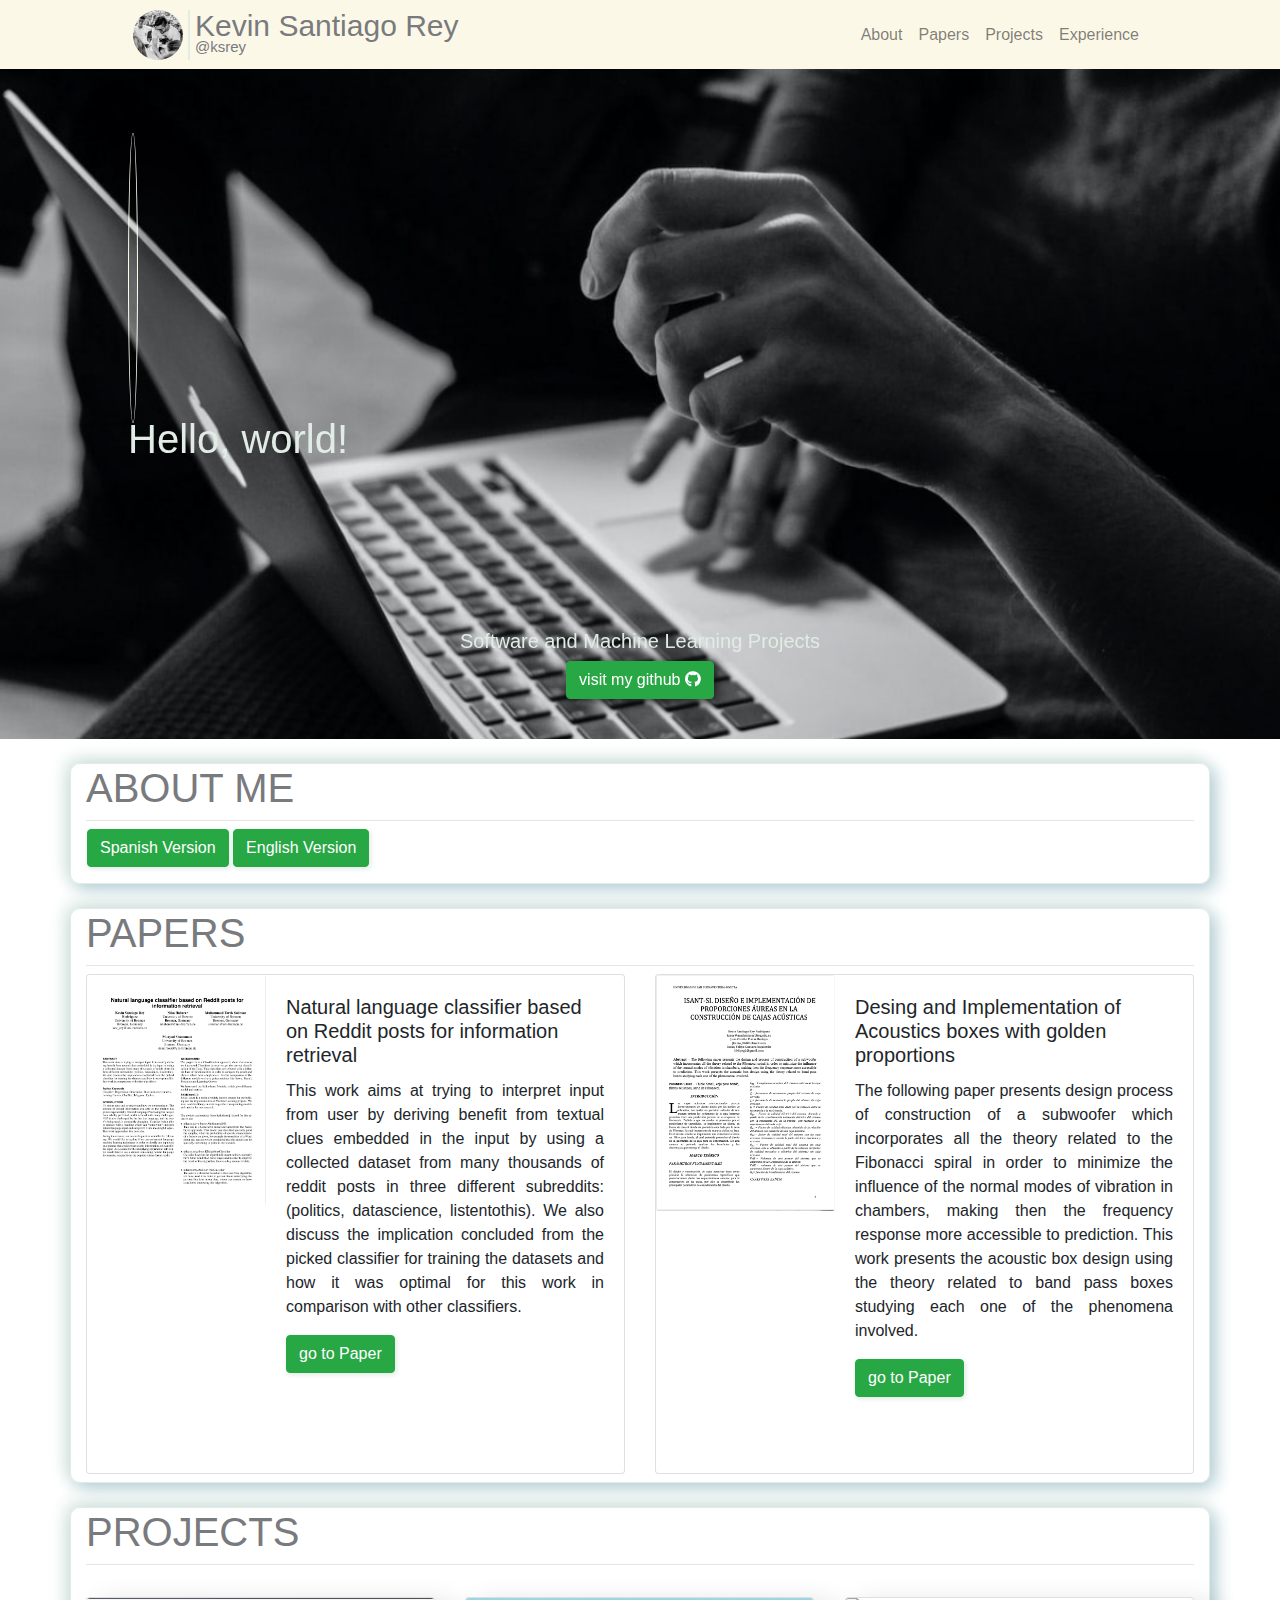
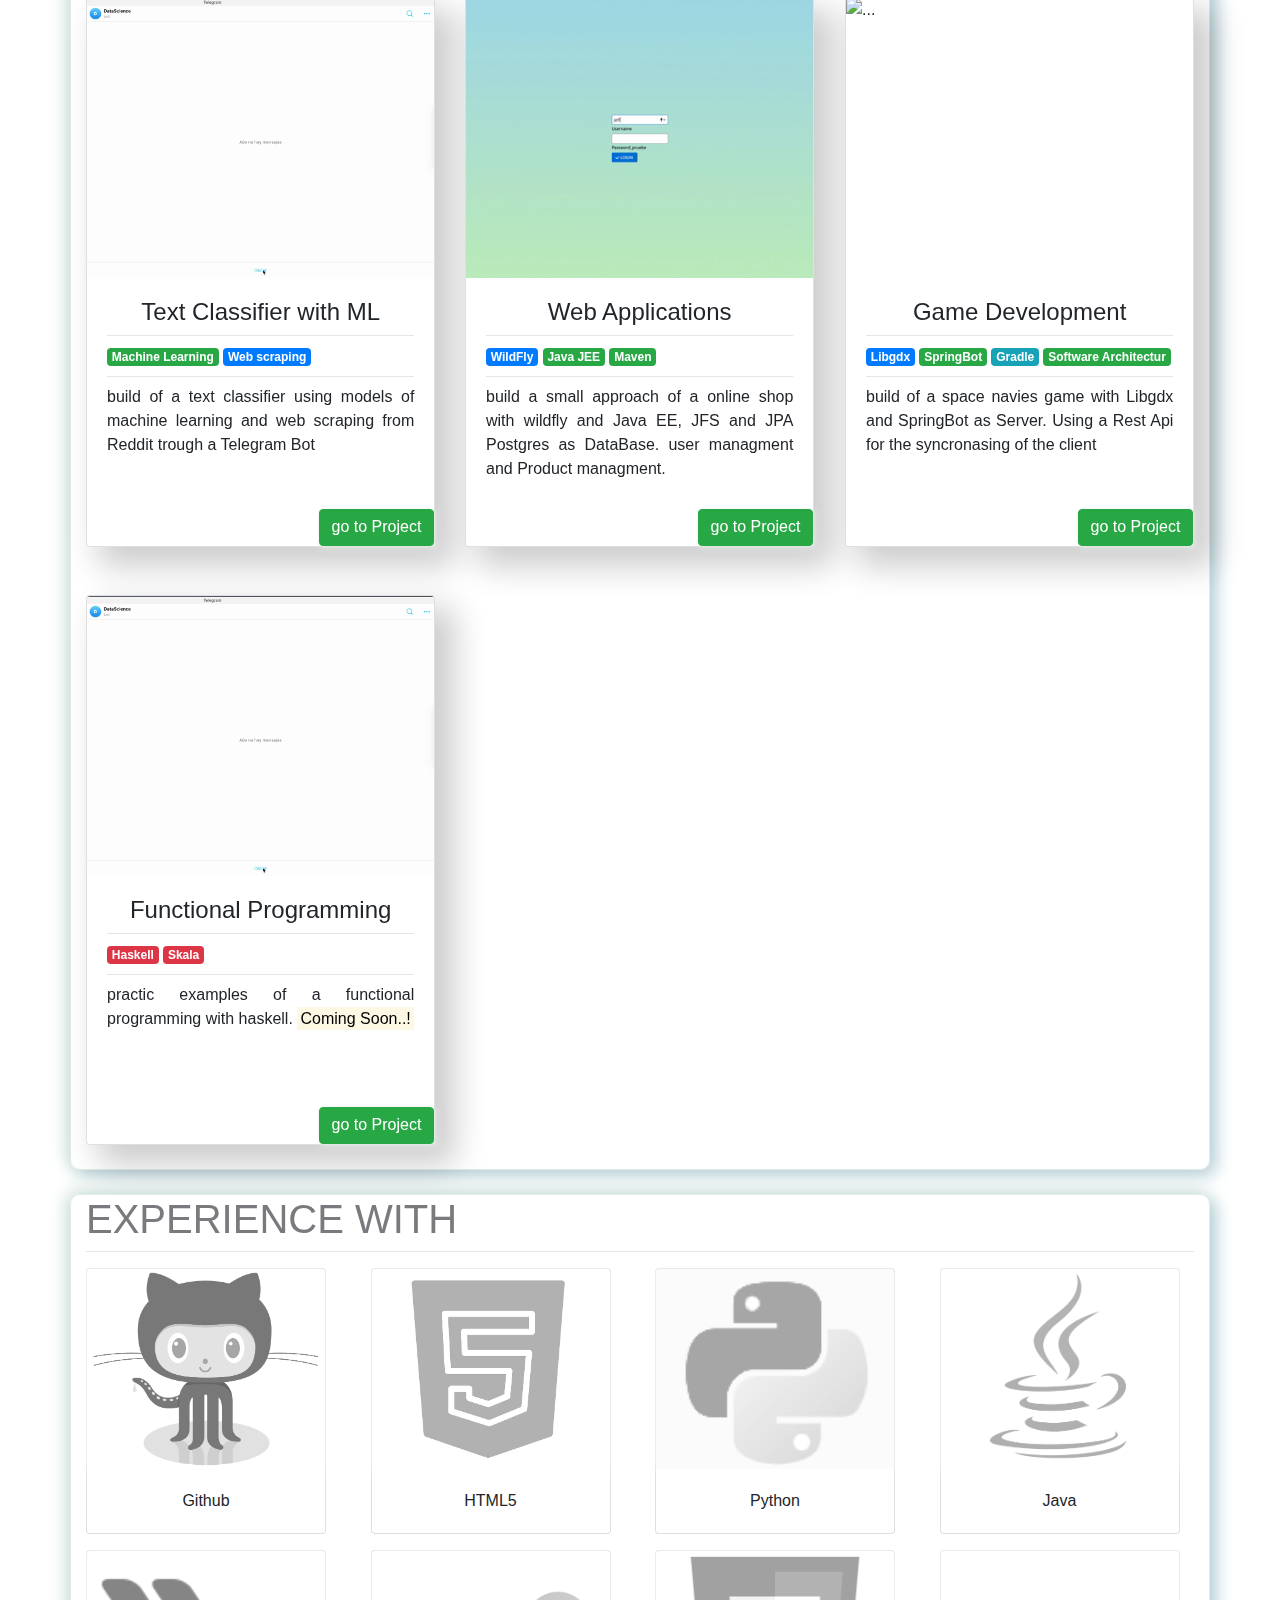
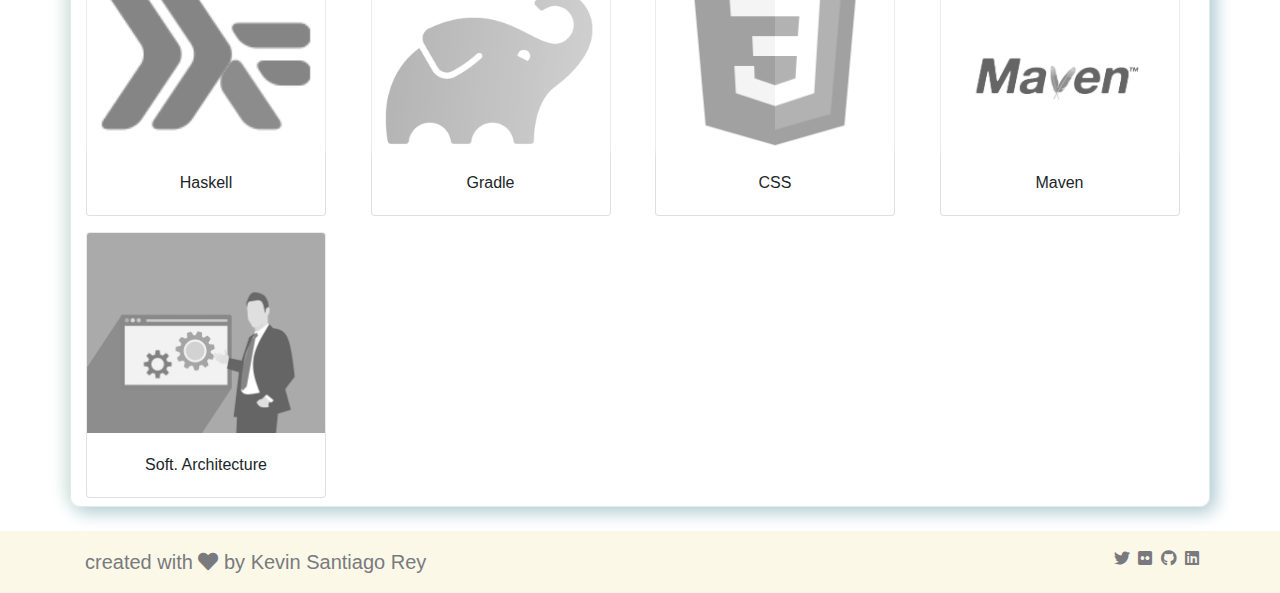
==== firstPage/index.html @ 449d26f5 "push" ====
<!DOCTYPE html>
<html lang="en">
	<head>
		<!-- Preloads-->
		<link rel="preload" href="images/mygif.gif" as="image">
		<link rel="preload" href="assets/css/all.css" as="style">

		<!-- Required meta tags -->
		<meta charset="utf-8" />
		<meta
			name="viewport"
			content="width=device-width, initial-scale=1, shrink-to-fit=no"
		/>

		<!-- Bootstrap CSS -->
		<link
			rel="stylesheet"
			href="https://stackpath.bootstrapcdn.com/bootstrap/4.5.2/css/bootstrap.min.css"
			integrity="sha384-JcKb8q3iqJ61gNV9KGb8thSsNjpSL0n8PARn9HuZOnIxN0hoP+VmmDGMN5t9UJ0Z"
			crossorigin="anonymous"
				
		/>
		<!--load all styles -->
		<link rel="stylesheet" href="utils/main.css" />
		<!--loadfontaweson-->
		<link href="assets/css/all.css" rel="stylesheet" />
		<title>Santiago Rey</title>
	</head>
	<body data-spy="scroll" data-target="#navbar" data-offset="200">
		<!--Navar-->
		<nav class="navbar navbar-expand-lg navbar-light sticky-top" id="nav">
			<button
				class="navbar-toggler"
				type="button"
				data-toggle="collapse"
				data-target="#navbarTogglerDemo01"
				aria-controls="navbarTogglerDemo01"
				aria-expanded="false"
				aria-label="Toggle navigation"
			>
				<span class="navbar-toggler-icon"></span>
			</button>
			<div class="collapse navbar-collapse" id="navbarTogglerDemo01">
				<div id="imageProfilContainer">
					<img class="image-profile" src="images/ibw.jpg" alt="profil_img" />
				</div>

				<div class="headerTitle" id="headerTitle">
					<h4>Kevin Santiago Rey</h4>
					<h5>@ksrey</h5>
				</div>

				<ul class="navbar-nav ml-auto mt-2 mt-lg-0 form-inline">
					<li class="nav-item">
						<a class="nav-link" href="#about">About</a>
					</li>
					<li>
						<a class="nav-link" href="#papers">Papers</a>
					</li>
					<li class="nav-item">
						<a class="nav-link" href="#project">Projects</a>
					</li>
					<li class="nav-item">
						<a class="nav-link" href="#experience">Experience</a>
					</li>
				</ul>
			</div>
		</nav>
		<!--/Navar-->
		<!--Image-->
		<div
			id="carouselExampleSlidesOnly imagesFront"
			class="carousel slide"
			data-ride="carousel"
			data-pause="false"
			data-warp="false"
		>
			<div class="carousel-inner">
				<div class="carousel-item active">
					<img src="images/computer.png" class="d-block w-100" alt="..." />
					<div class="carousel-caption d-none d-md-block">
						<h5 id="footerLetters">Software and Machine Learning Projects</h5>

						<section id="buttonsphotos">
							<a
								href="https://github.com/SantiRey"
								class="btn btn-success buttonsphotos"
								>visit my github <span class="fab fa-github"></span
							></a>
						</section>
					</div>
				</div>
				<div class="carousel-item">
					<img src="images/sbw.png" class="d-block w-100" alt="..." />
					<div class="carousel-caption d-none d-md-block">
						<h5 id="footerLetters">Sound engiennering and Acoustic Projects</h5>
						<a
							href="https://www.youtube.com/watch?v=cLXUxUJ1iLU"
							class="btn btn-success buttonsphotos"
							>take a look in youtube <span class="fab fa-youtube"></span
						></a>
					</div>
				</div>
				<div class="carousel-item">
					<img src="images/cbw.png" class="d-block w-100" alt="..." />
					<div class="carousel-caption d-none d-md-block">
						<h5 id="footerLetters">My Hobbies</h5>
						<p>
							<a
								href="https://www.flickr.com/photos/santirey"
								class="btn btn-success buttonsphotos"
								>see my Flickr <span class="fab fa-flickr"></span
							></a>
						</p>
					</div>
				</div>
				<div class="contenedor mr-4 video">
					<img
						class="videoreplace"
						src="images/mygif.gif"
						alt="gif_profil"
						loop
					/>
					<!--<video width="400" autoplay="autoplay" loop muted poster>
						<source type="video/quicktime" src="images/video.mov" />
						<source type="video/mp4" src="images/mp4.mp4" />
						<source type="video/webm" src="images/webm.webm" />
						<source type="video/ogg" src="images/ogg.ogg" />
					</video>-->
				</div>
				<div class="contenedor mr-4">
					<h1>Hello, world! <span class="typed"></span></h1>
				</div>
			</div>
		</div>
		<!--/Image-->
		<!--About-->
		<section id="about">
			<div class="container mt-4" id="border">
				<div class="row text-uppercase display-4">
					<div class="col-sm" id="title">
						<h1>About me</h1>
						<hr class="my-2" />
					</div>
				</div>
				<div class="row">
					<p>
						<button
							class="btn btn-success ml-3 buttonsaboutme"
							id="button"
							type="button"
							data-toggle="collapse"
							data-target="#collapseSpanish"
							aria-expanded="true"
							aria-controls="collapseSpanish"
						>
							Spanish Version
						</button>
						<button
							class="btn btn-success buttonsaboutme"
							id="button"
							type="button"
							data-toggle="collapse"
							data-target="#collapseEnglish"
							aria-expanded="false"
							aria-controls="collapseEnglish"
						>
							English Version
						</button>
					</p>
					<div class="collapse" id="collapseSpanish">
						<div class="card card-body">
							Soy Ingeniero de Sonido de la universdad de San Buenaventura de
							Bogota Colombia. Representante de Colombia en la competencia
							internacional de Grabacion y Mezcla de los angeles(USA). Formación
							en el Area de Acustica Arquitectonica, Electronica Digital y
							Produccion de audio. Actualmente trabajo en la empresa Governikus
							como desarrollador de software. Mis intereses han sido en el
							procesamiento digital de señales y el desarrollo de software en
							lenguajes de bajo nivel y estudio de lenguajes funcionales para el
							desarrollo Web y algoritmia. En mis tiempos libres soy escritor en
							Medium.
						</div>
					</div>
					<div class="collapse" id="collapseEnglish">
						<div class="card card-body">
							Sound engienner from the San Buenaventura University Bogotá
							Colombia. Colombian participan in the Wolrd Competion of AES in
							Los Angeles, California. proficiency in areas such as,
							Architectural Acoustics, Digital Electronics and Audio Production.
							Currently working as Computer Science at Gobernikus.
							His interests have been in digital signal processing and
							software development in low-level languages, have use functional
							programming for Web development make with success projects in the
							area Data Science i am strongly interessed for the theory in the
							informatics.
						</div>
					</div>
				</div>
			</div>
		</section>
		<!--/About-->
		<!--papers-->
		<section id="papers">
			<div class="container mt-4" id="border">
				<div class="row text-uppercase display-4">
					<div class="col-sm" id="title">
						<h1>papers</h1>
						<hr class="my-2" />
					</div>
				</div>
				<div class="row">
					<div class="col-sm">
						<div class="card mb-2" style="min-height: 500px">
							<div class="row no-gutters">
								<div class="col-md-4">
									<img src="images/nlp.png" class="card-img" alt="..." />
								</div>
								<div class="col-md-8">
									<div class="card-body">
										<h5 class="card-title">
											Natural language classifier based on Reddit posts for
											information retrieval
										</h5>
										<p class="card-text">
											This work aims at trying to interpret input from user by
											deriving benefit from textual clues embedded in the input
											by using a collected dataset from many thousands of reddit
											posts in three different subreddits: (politics,
											datascience, listentothis). We also discuss the
											implication concluded from the picked classifier for
											training the datasets and how it was optimal for this work
											in comparison with other classifiers.
										</p>
										<p class="card-text">
											<button
												type="button"
												id="buttonshados"
												class="btn btn-success"
												data-toggle="modal"
												data-target="#exampleModal"
											>
												go to Paper
											</button>
										</p>
									</div>
								</div>
							</div>
						</div>
					</div>
					<div class="col-sm">
						<div class="card mb-2" style="min-height: 500px">
							<div class="row no-gutters">
								<div class="col-md-4">
									<img src="images/f.png" class="card-img" alt="..." />
								</div>
								<div class="col-md-8">
									<div class="card-body">
										<h5 class="card-title">
											Desing and Implementation of Acoustics boxes with golden
											proportions
										</h5>
										<p class="card-text">
											The following paper presents  design process of
											construction of a subwoofer which incorporates all the
											theory related to the Fibonacci spiral in order to
											minimize the influence of the normal modes of vibration in
											chambers, making then the frequency response more
											accessible to prediction. This work presents the acoustic
											box design using the theory related to band pass boxes
											studying each one of the phenomena involved.
										</p>
										<p class="card-text">
											<button
												type="button"
												id="buttonshados"
												class="btn btn-success"
												data-toggle="modal"
												data-target="#exampleModal"
											>
												go to Paper
											</button>
										</p>
									</div>
								</div>
							</div>
						</div>
					</div>
				</div>
			</div>
		</section>
		<!--/papers-->
		<!--MODAL-->
		<div
			class="modal fade"
			id="exampleModal"
			tabindex="-1"
			aria-labelledby="exampleModalLabel"
			aria-hidden="true"
		>
			<div class="modal-dialog">
				<div class="modal-content">
					<div class="modal-header">
						<h5 class="modal-title" id="exampleModalLabel">
							It is not possible to see them online yet.
						</h5>
						<button
							type="button"
							class="close"
							data-dismiss="modal"
							aria-label="Close"
						>
							<span aria-hidden="true">&times;</span>
						</button>
					</div>
					<div class="modal-body">
						It will be a pleasure to provide the papers, unfortunately they are
						not public for that reason if you want to see them you can send me a
						message through any of my networks and I will answer you as soon as
						possible
					</div>
					<div class="modal-footer">
						<button
							type="button"
							class="btn btn-secondary"
							data-dismiss="modal"
						>
							Close
						</button>
						<a href="https://github.com/SantiRey" class="btn btn-success"
							>visit my github <span class="fab fa-github"></span
						></a>
					</div>
				</div>
			</div>
		</div>
		<!--/MODAL-->
		<!--projects-->
		<section id="project">
			<div class="container mt-4" id="border">
				<div class="row text-uppercase display-4">
					<div class="col-sm" id="title">
						<h1>projects</h1>
						<hr class="my-2" />
					</div>
				</div>
				<div class="row" id="cards">
					<div class="col-md-4 mb-4 mt-4">
						<div class="card show-on-scroll inline-photo is-visible">
							<img src="images/tcml.gif" class="card-img-top" alt="..." />
							<div class="card-body">
								<h4 class="card-title text-center mb-0">
									Text Classifier with ML
									<hr class="my-2" />
								</h4>
								<div class="badges">
									<span class="badge badge-success">Machine Learning</span>
									<span class="badge badge-primary">Web scraping</span>
									<hr class="my-2" />
								</div>
								<p class="card-text">
									build of a text classifier using models of machine learning
									and web scraping from Reddit trough a Telegram Bot
								</p>
								<a
									href="https://github.com/SantiRey/TextClasifficationRedditTelegram"
									id="buttonshados"
									class="btn btn-success"
									>go to Project</a
								>
							</div>
						</div>
					</div>
					<div class="col-md-4 mb-4 mt-4">
						<div class="card show-on-scroll inline-photo2 is-visible">
							<img src="images/shop.gif" class="card-img-top" alt="..." />
							<div class="card-body">
								<div class="onelinetitles">
									<h4 class="card-title text-center mb-0">
										Web Applications
										<hr class="my-2" />
									</h4>
								</div>
								<div class="badges">
									<span class="badge badge-primary">WildFly </span>
									<span class="badge badge-success">Java JEE</span>
									<span class="badge badge-success">Maven</span>
									<hr class="my-2" />
								</div>
								<p class="card-text">
									build a small approach of a online shop with wildfly and Java
									EE, JFS and JPA Postgres as DataBase. user managment and
									Product managment.
								</p>
								<a
									href="https://github.com/SantiRey/AdministrationWildflyProjekt"
									id="buttonshados"
									class="btn btn-success"
									>go to Project</a
								>
							</div>
						</div>
					</div>
					<div class="col-md-4 mb-4 mt-4">
						<div class="card show-on-scroll inline-photo3 is-visible">
							<img src="images/ss.gif" class="card-img-top" alt="..." />
							<div class="card-body">
								<div class="onelinetitles">
									<h4 class="card-title text-center mb-0">
										Game Development
										<hr class="my-2" />
									</h4>
								</div>
								<div class="badges">
									<span class="badge badge-primary">Libgdx </span>
									<span class="badge badge-success">SpringBot</span>
									<span class="badge badge-info">Gradle</span>
									<span class="badge badge-success">Software Architectur</span>
									<hr class="my-2" />
								</div>
								<p class="card-text">
									build of a space navies game with Libgdx and SpringBot as
									Server. Using a Rest Api for the syncronasing of the client
								</p>
								<a
									href="https://github.com/SantiRey/SpaceStudio"
									id="buttonshados"
									class="btn btn-success"
									>go to Project</a
								>
							</div>
						</div>
					</div>
					<div class="col-md-4 mb-4 mt-4">
						<div class="card show-on-scroll inline-photo is-visible">
							<img src="images/tcml.gif" class="card-img-top" alt="..." />
							<div class="card-body">
								<div class="onelinetitles">
									<h4 class="card-title text-center mb-0">
										Functional Programming
										<hr class="my-2" />
									</h4>
								</div>
								<div class="badges">
									<span class="badge badge-danger">Haskell</span>
									<span class="badge badge-danger">Skala</span>
									<hr class="my-2" />
								</div>
								<p class="card-text">
									practic examples of a functional programming with haskell.
									<mark>Coming Soon..!</mark>
								</p>
								<a href="#" id="buttonshados" class="btn btn-success"
									>go to Project</a
								>
							</div>
						</div>
					</div>
				</div>
			</div>
		</section>
		<!--/projects-->
		<!--Experiences-->
		<section id="experience">
			<div class="container mt-4" id="border">
				<div class="row text-uppercase display-4">
					<div class="col-sm" id="title">
						<h1>Experience with</h1>
						<hr class="my-2" />
					</div>
				</div>
				<div class="row">
					<div class="col-lg-3 col-md mb-2 mt-2" id="experienceCarten">
						<div class="card" style="width: 15rem">
							<img
								src="images/Octocat.png"
								class="card-img-top icons"
								alt="..."
							/>
							<div class="card-body">
								<p class="card-text text-center">Github</p>
							</div>
						</div>
					</div>
					<div class="col-lg-3 col-md mb-2 mt-2" id="experienceCarten">
						<div class="card" style="width: 15rem">
							<img
								src="images/html5.png"
								class="card-img-top icons"
								alt="..."
							/>
							<div class="card-body">
								<p class="card-text text-center">HTML5</p>
							</div>
						</div>
					</div>
					<div class="col-lg-3 col-md mb-2 mt-2" id="experienceCarten">
						<div class="card" style="width: 15rem">
							<img
								src="images/python.png"
								class="card-img-top icons"
								alt="..."
							/>
							<div class="card-body">
								<p class="card-text text-center">Python</p>
							</div>
						</div>
					</div>
					<div class="col-lg-3 col-md mb-2 mt-2" id="experienceCarten">
						<div class="card" style="width: 15rem">
							<img src="images/Java.png" class="card-img-top icons" alt="..." />
							<div class="card-body">
								<p class="card-text text-center">Java</p>
							</div>
						</div>
					</div>
					<div class="col-lg-3 col-md mb-2 mt-2" id="experienceCarten">
						<div class="card" style="width: 15rem">
							<img
								src="images/haskell.png"
								class="card-img-top icons"
								alt="..."
							/>
							<div class="card-body">
								<p class="card-text text-center">Haskell</p>
							</div>
						</div>
					</div>
					<div class="col-lg-3 col-md mb-2 mt-2" id="experienceCarten">
						<div class="card" style="width: 15rem">
							<img
								src="images/gradle.png"
								class="card-img-top icons"
								alt="..."
							/>
							<div class="card-body">
								<p class="card-text text-center">Gradle</p>
							</div>
						</div>
					</div>
					<div class="col-lg-3 col-md mb-2 mt-2" id="experienceCarten">
						<div class="card" style="width: 15rem">
							<img src="images/css.png" class="card-img-top icons" alt="..." />
							<div class="card-body">
								<p class="card-text text-center">CSS</p>
							</div>
						</div>
					</div>
					<div class="col-lg-3 col-md mb-2 mt-2" id="experienceCarten">
						<div class="card" style="width: 15rem">
							<img
								src="images/Mlogo.png"
								class="card-img-top icons"
								alt="..."
							/>
							<div class="card-body">
								<p class="card-text text-center">Maven</p>
							</div>
						</div>
					</div>
					<div class="col-lg-3 col-md mb-2 mt-2" id="experienceCarten">
						<div class="card" style="width: 15rem">
							<img src="images/sa.png" class="card-img-top icons" alt="..." />
							<div class="card-body">
								<p class="card-text text-center" id="text">
									Soft. Architecture
								</p>
							</div>
						</div>
					</div>
				</div>
			</div>
		</section>
		<!--/Experiences-->
		<!--Footer-->
		<footer id="footer">
			<div class="container mt-4">
				<div class="row">
					<div class="col-6 col-lg lead mt-3" id="credits">
						<p>
							created with <span class="fas fa-heart"></span> by Kevin Santiago
							Rey
						</p>
					</div>
					<div class="col-6 col-lg-8">
						<ul class="navbar-nav">
							<li class="nav-item active">
								<a href="https://twitter.com/ksreyr" class="fab fa-twitter"></a>
							</li>
							<li class="nav-item active">
								<a
									href="https://www.flickr.com/photos/santirey"
									class="fab fa-flickr"
								></a>
							</li>
							<li class="nav-item active">
								<a href="https://github.com/SantiRey" class="fab fa-github"></a>
							</li>
							<li class="nav-item active">
								<a
									href="https://www.linkedin.com/in/santiago-rey/"
									class="fab fa-linkedin"
								></a>
							</li>
						</ul>
					</div>
				</div>
			</div>
		</footer>
		<!--/Footer-->
		<script src="https://cdn.jsdelivr.net/npm/typed.js@2.0.11"></script>
		<!-- Optional JavaScript -->
		<!-- jQuery first, then Popper.js, then Bootstrap JS -->
		<script
			src="https://code.jquery.com/jquery-3.5.1.slim.min.js"
			integrity="sha384-DfXdz2htPH0lsSSs5nCTpuj/zy4C+OGpamoFVy38MVBnE+IbbVYUew+OrCXaRkfj"
			crossorigin="anonymous"
		></script>
		<script
			src="https://cdn.jsdelivr.net/npm/popper.js@1.16.1/dist/umd/popper.min.js"
			integrity="sha384-9/reFTGAW83EW2RDu2S0VKaIzap3H66lZH81PoYlFhbGU+6BZp6G7niu735Sk7lN"
			crossorigin="anonymous"
		></script>
		<script
			src="https://stackpath.bootstrapcdn.com/bootstrap/4.5.2/js/bootstrap.min.js"
			integrity="sha384-B4gt1jrGC7Jh4AgTPSdUtOBvfO8shuf57BaghqFfPlYxofvL8/KUEfYiJOMMV+rV"
			crossorigin="anonymous"
		></script>

		<script src="assets/js/animationtext.js"></script>
	</body>
</html>
---- firstPage/utils/main.css ----
#nav {
	background-color: #fcf8e8;
	color: #797a7e;
}
body {
	font-family: "Lato", sans-serif;
	transition: 0.3s;
}
@media (min-width: 700px) {
	.image-profile {
		margin-left: 13vh;
		border-radius: 50%;
		object-fit: cover;
		max-width: 50px;
		min-height: 50px;
	}
}
#footerLetters {
	color: #e0ece4;
}
#border {
	border-radius: 10px 20px 20px 5px;
	border: 1px solid #e0ece4;
	box-shadow: 5px 5px 17px 0.9px #b4ced6, -5px -5px 17px 0.9px #e0ece4;
	border-radius: 10px;
}
#buttonshados {
	box-shadow: 0.1em 0.1em 5px 0.0025px #e0ece4;
}
.buttonsphotos {
	box-shadow: 0.1em 0.1em 15px 1px #111111;
}
.buttonsaboutme {
	box-shadow: 0.1em 0.1em 5px 0.0025px #e0ece4;
}

ul {
	margin-right: 13vh;
}
#imageProfilContainer {
	padding-right: 5px;
	border-right: 2px solid #e0ece4;
}
.headerTitle {
	margin-left: 5px;
	max-height: 60px;
}
.headerTitle h4 {
	max-height: 30px;
	margin-bottom: 0px;
	font-size: 30px;
}
.headerTitle h5 {
	max-height: 15px;
	font-size: 15px;
}

#imagesFront {
	min-height: 80vh;
}

.contenedor {
	position: absolute;
	max-width: max-content;
	left: 10%;
	margin-top: 27%;
	margin-bottom: 0;
}

.contenedor h1 {
	margin: 0;
	color: #e0ece4;
}

.video {
	box-shadow: 1em 2em 5em 0.7em #111111;
	margin-top: 5%;
	border-radius: 50%;
	object-fit: cover;
	border: 1px solid ivory;
	overflow: hidden;
	display: block;
	width: 290px;
	height: 290px;
}
.videoreplace {
	zoom: 120%;
}
@media (max-width: 700px) {
	#imageProfilContainer {
		border-right: 0px solid #e0ece4;
	}
	.image-profile {
		margin-left: 18vh;
		border-radius: 50%;
		object-fit: cover;
		max-width: 90px;
		min-height: 90px;
	}

	.headerTitle {
		margin-left: -105px;
		text-align: center;
	}
	.video {
		box-shadow: 1em 2em 5em 0.7em #111111;
		margin-left: 39%;
		width: 70px;
		height: 70px;
	}
	.contenedor {
		position: absolute;
		max-width: max-content;
		left: 3%;
		margin-top: 4%;
		margin-bottom: 0;
	}
	.videoreplace {
		object-fit: cover;
		max-width: 70px;
		min-height: 70px;
		margin-left: 0px;
		margin-top: -3px;
		zoom: 120%;
	}
	.contenedor h1 {
		font-size: 200%;
		margin-top: 75px;
		color: #e0ece4;
	}
}

@media (min-width: 700px) {
	.videoreplace {
		margin-left: -70px;
		margin-top: -20px;
	}
}
#title {
	margin-bottom: 0;
	color: #797a7e;
}

.btn-outline-success {
	color: #e0ece4;
	border: 1px solid #e0ece4;
}

#cards .card {
	min-height: 550px;
}
#cards .card img {
	width: auto;
	object-fit: cover;
	min-height: 280px;
	max-height: 280px;
}
.card-text {
	text-align: justify;
}
#cards a {
	display: inline-block;
	padding-top: 5px;
	position: absolute;
	right: 0px;
	bottom: 0px;
}
#experienceCarten {
	min-height: fit-content;
}
#experienceCarten #text {
	margin: 0;
}
.icons:hover {
	box-shadow: 3px 3px 17px 2px #b4ced6, -3px -3px 17px 2px #e0ece4;
	max-height: 250px;
	min-height: 250px;
	-webkit-filter: grayscale(0%); /* Safari 6.0 - 9.0 */
	filter: grayscale(0%);
	opacity: 1;
	transition: 0.3s;
}
.icons {
	box-shadow: 0 0 0.5em 0.1em white;
	max-height: 200px;
	min-height: 200px;
	object-fit: cover;
	-webkit-filter: grayscale(100%); /* Safari 6.0 - 9.0 */
	filter: grayscale(100%);
	opacity: 0.6;
	transition: 0.3s;
}
#footer {
	min-height: auto;
	background-color: #fcf8e8;
}
#footer ul {
	display: inline-block;
	margin: 9px;
	padding-top: 5px;
	position: absolute;
	right: 0px;
}
#footer li {
	display: inline-block;
	margin: 2px;
}
#footer li a {
	color: #797a7e;
}

#footer #credits {
	font-family: "Montserrat", sans-serif;
	color: #797a7e;
}
#inputText {
	min-height: 70px;
}

/*
*/

/* Inline photos */

.inline-photo {
	box-shadow: 1em 1em 2em 0.25em rgba(0, 0, 0, 0.2);

	opacity: 0;
	/*from is take
	-webkit-transform: translateY(1em) rotateZ(-30deg);*/
	/*Start Point*/
	transform: translateY(20em) translatex(-30em) rotateZ(-30deg);

	-webkit-transition: opacity 2s 0.5s ease-out, -webkit-transform 3s 0.1s;

	transition: opacity 2s 0.5s ease-out, -webkit-transform 4s 0.25s;

	transition: transform 3s 0.25s, opacity 2s 0.5s ease-out;

	transition: transform 3s 0.25s, opacity 2s 0.5s ease-out,
		-webkit-transform 3s 0.25s;

	will-change: transform, opacity;
}

.inline-photo2 {
	box-shadow: 1em 1em 2em 0.25em rgba(0, 0, 0, 0.2);

	opacity: 0;
	/*from is take
	-webkit-transform: translateY(1em) rotateZ(-30deg);*/
	/*Start Point*/
	transform: translateY(-5em) translatex(30em) rotateZ(50deg);

	-webkit-transition: opacity 2s 1s ease-out, -webkit-transform 3s 0.1s;

	transition: opacity 2s 1s ease-out, -webkit-transform 4s 0.25s;

	transition: transform 3s 0.25s, opacity 2s 0.5s ease-out;

	transition: transform 3s 0.25s, opacity 2s 0.5s ease-out,
		-webkit-transform 3s 0.25s;

	will-change: transform, opacity;
}
.inline-photo3 {
	box-shadow: 1em 1em 2em 0.25em rgba(0, 0, 0, 0.2);

	opacity: 0;
	/*from is take
	-webkit-transform: translateY(1em) rotateZ(-30deg);*/
	/*Start Point*/
	transform: translateY(24em) translatex(-30em) rotateZ(15deg);

	-webkit-transition: opacity 2s 0.5s ease-out, -webkit-transform 3s 0.1s;

	transition: opacity 2s 0.5s ease-out, -webkit-transform 4s 0.25s;

	transition: transform 3s 0.25s, opacity 2s 0.5s ease-out;

	transition: transform 3s 0.25s, opacity 2s 0.5s ease-out,
		-webkit-transform 3s 0.25s;

	will-change: transform, opacity;
}

.inline-photo.is-visible {
	opacity: 1;
	transform: rotateZ(0deg);
}

.inline-photo2.is-visible {
	opacity: 1;
	transform: rotateZ(0deg);
}
.inline-photo3.is-visible {
	opacity: 1;
	transform: rotateZ(0deg);
}
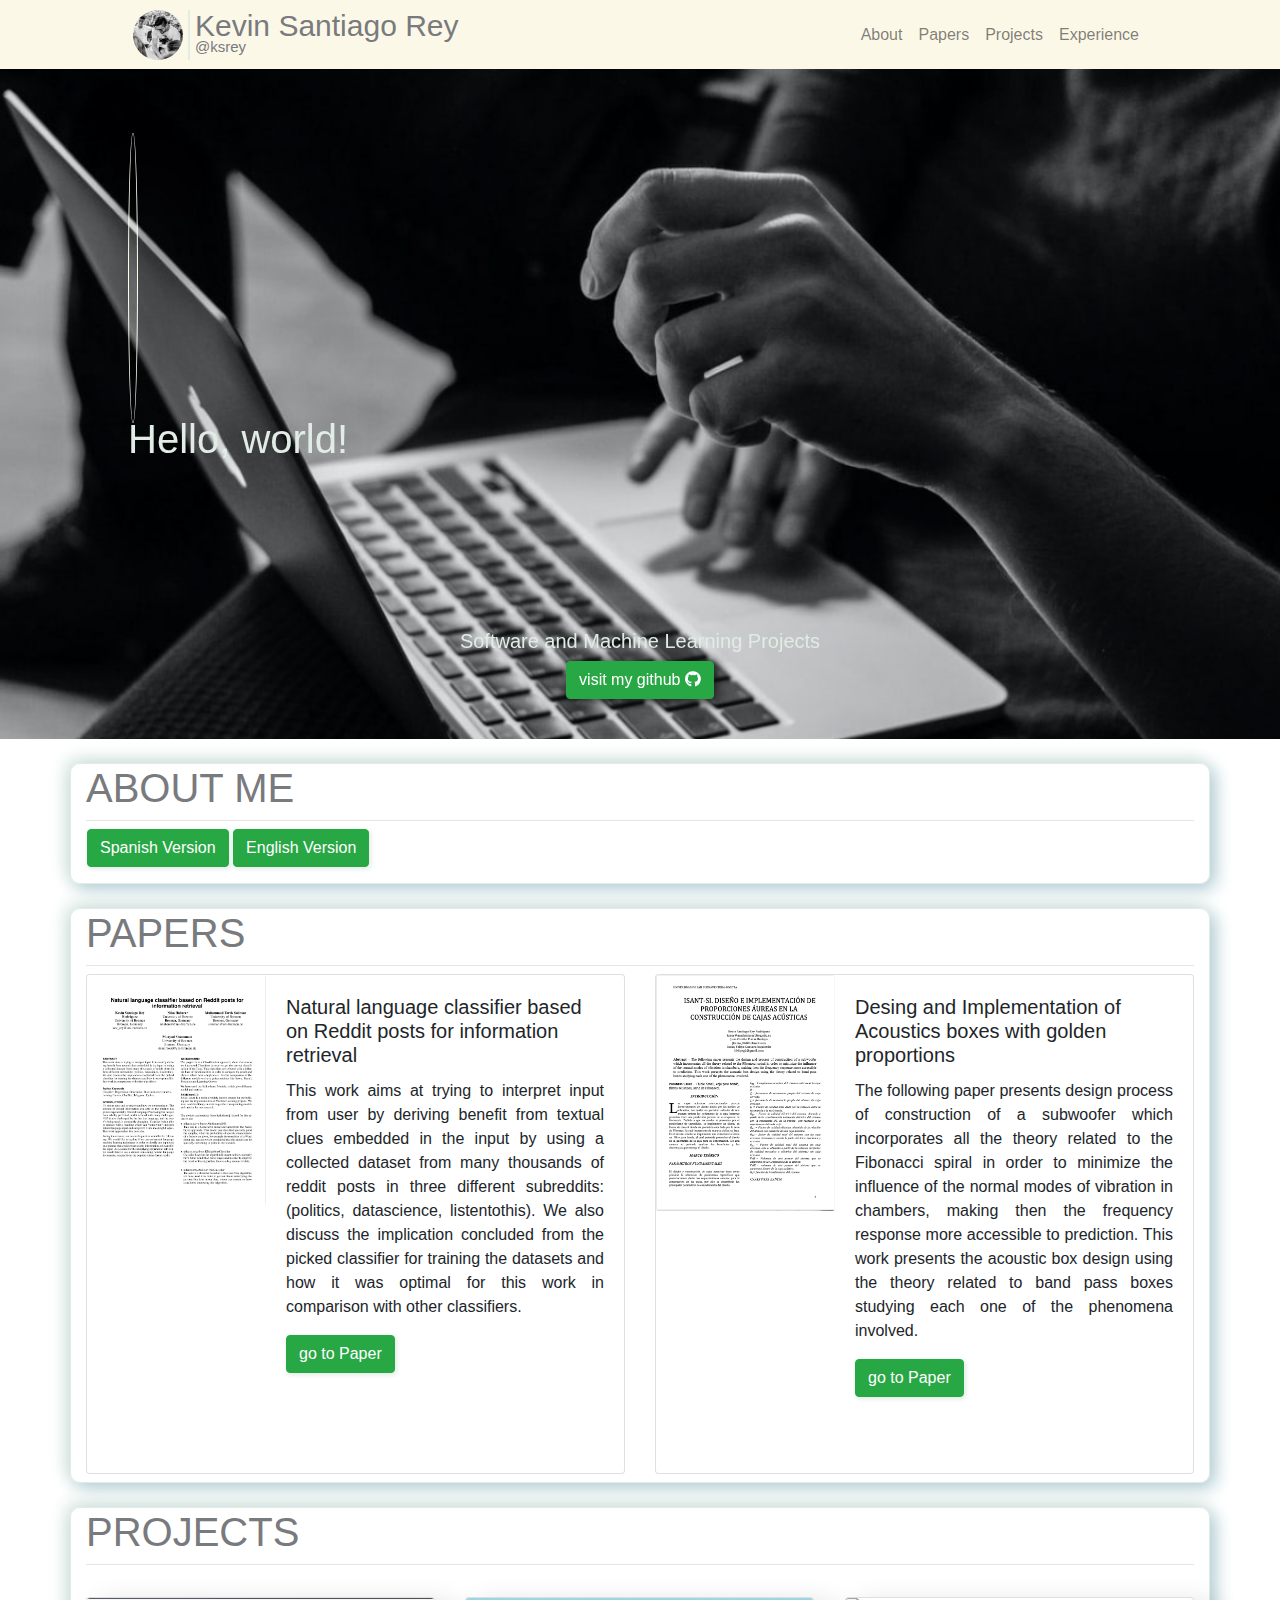
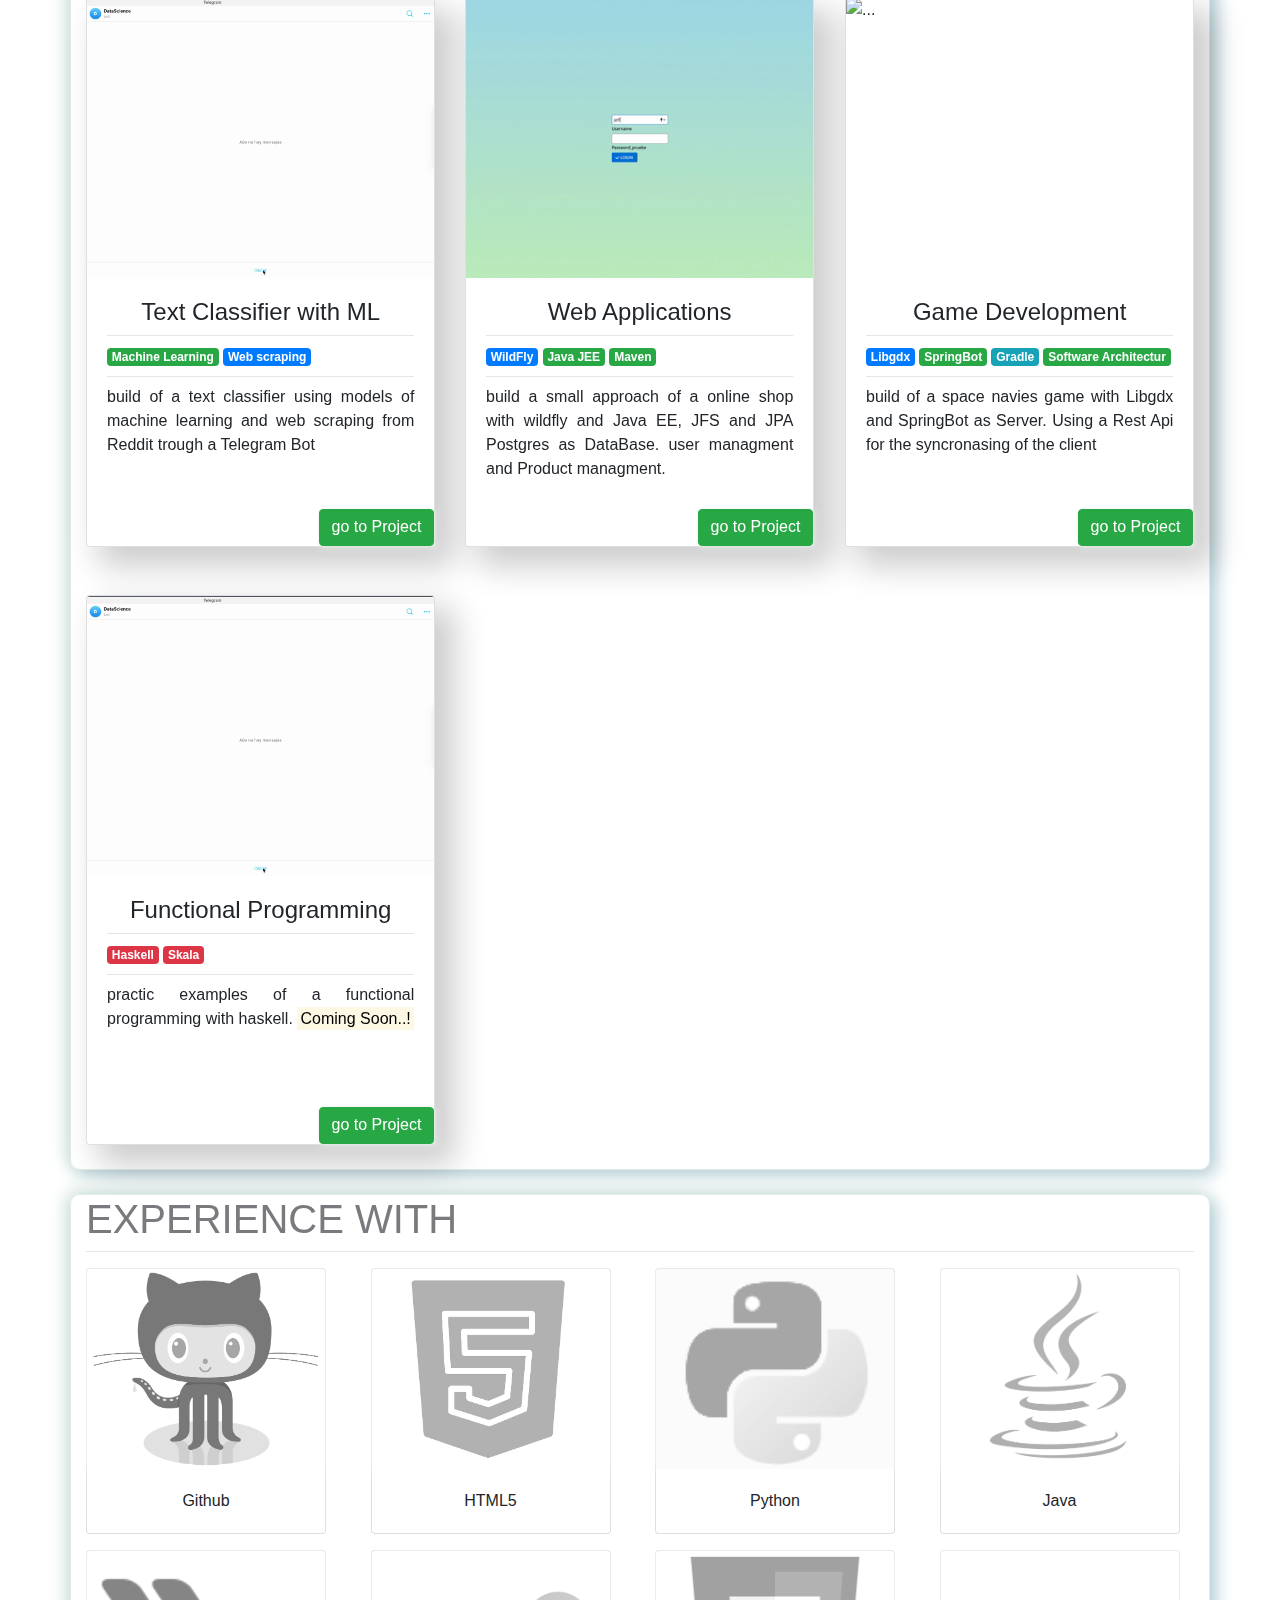
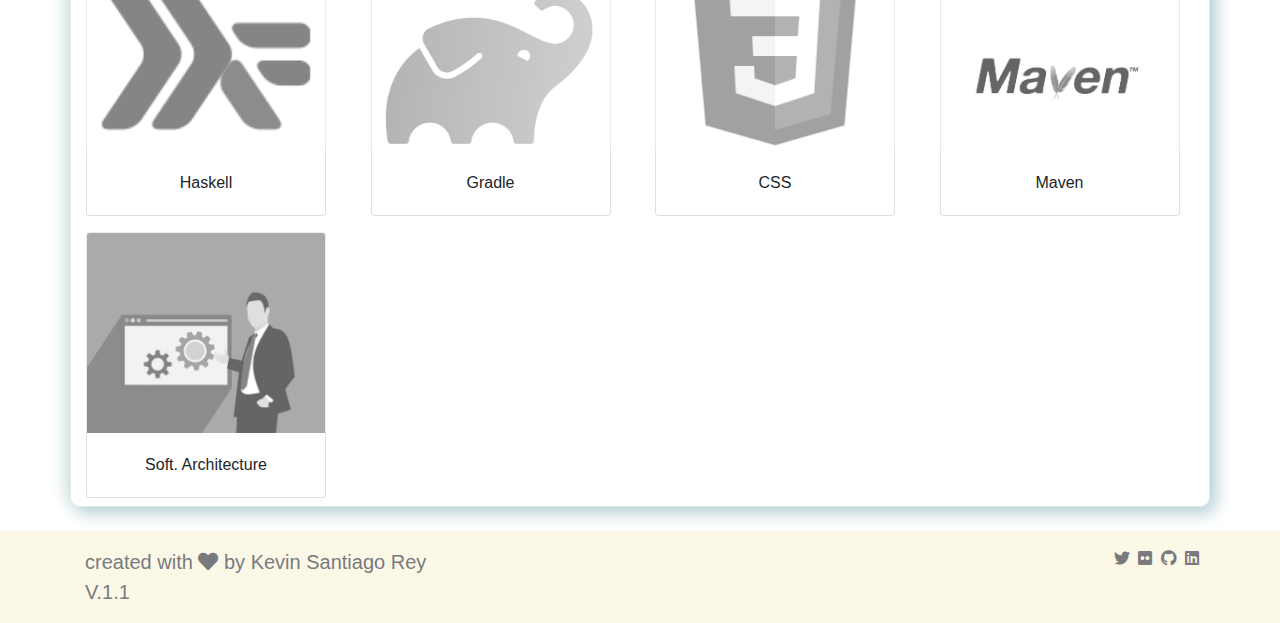
==== commit 01d53d23: "Version 1.1" ====
--- a/firstPage/index.html
+++ b/firstPage/index.html
@@ -579,7 +579,7 @@
 					<div class="col-6 col-lg lead mt-3" id="credits">
 						<p>
 							created with <span class="fas fa-heart"></span> by Kevin Santiago
-							Rey
+							Rey V.1.1
 						</p>
 					</div>
 					<div class="col-6 col-lg-8">
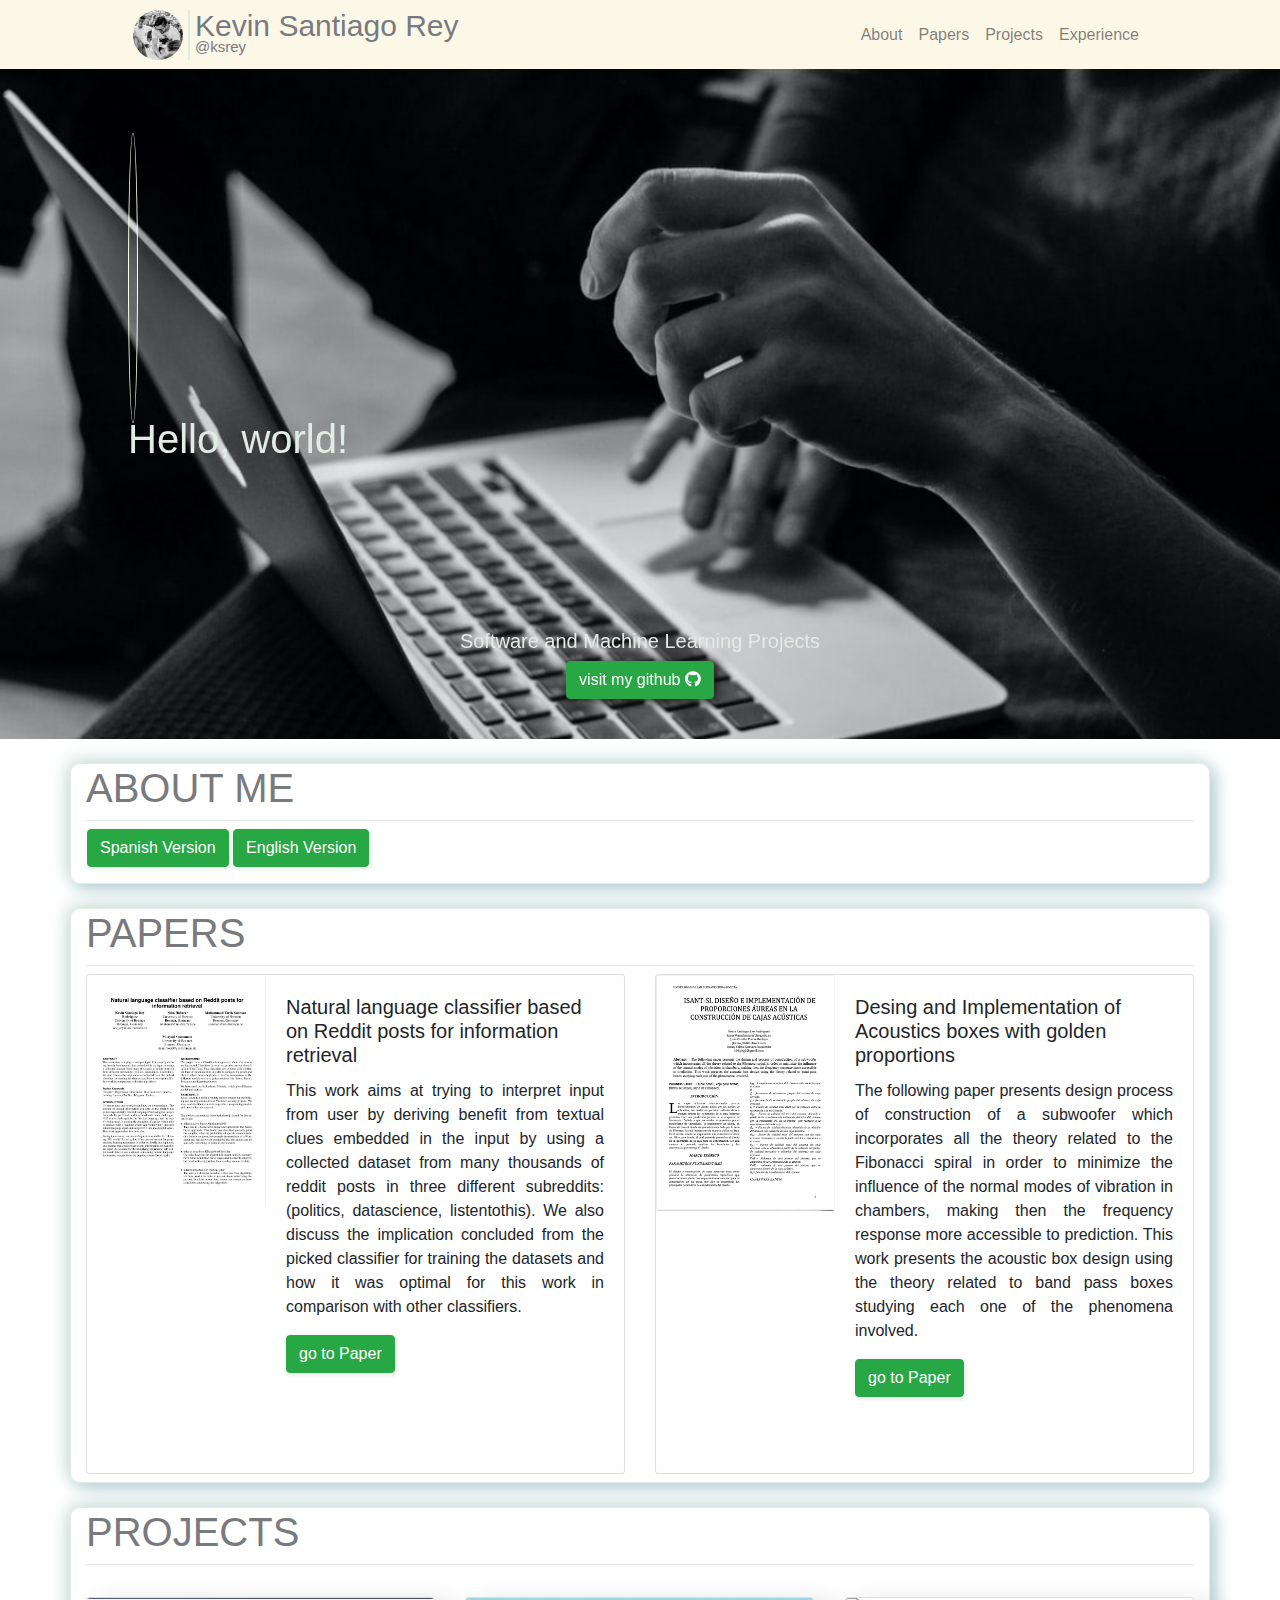
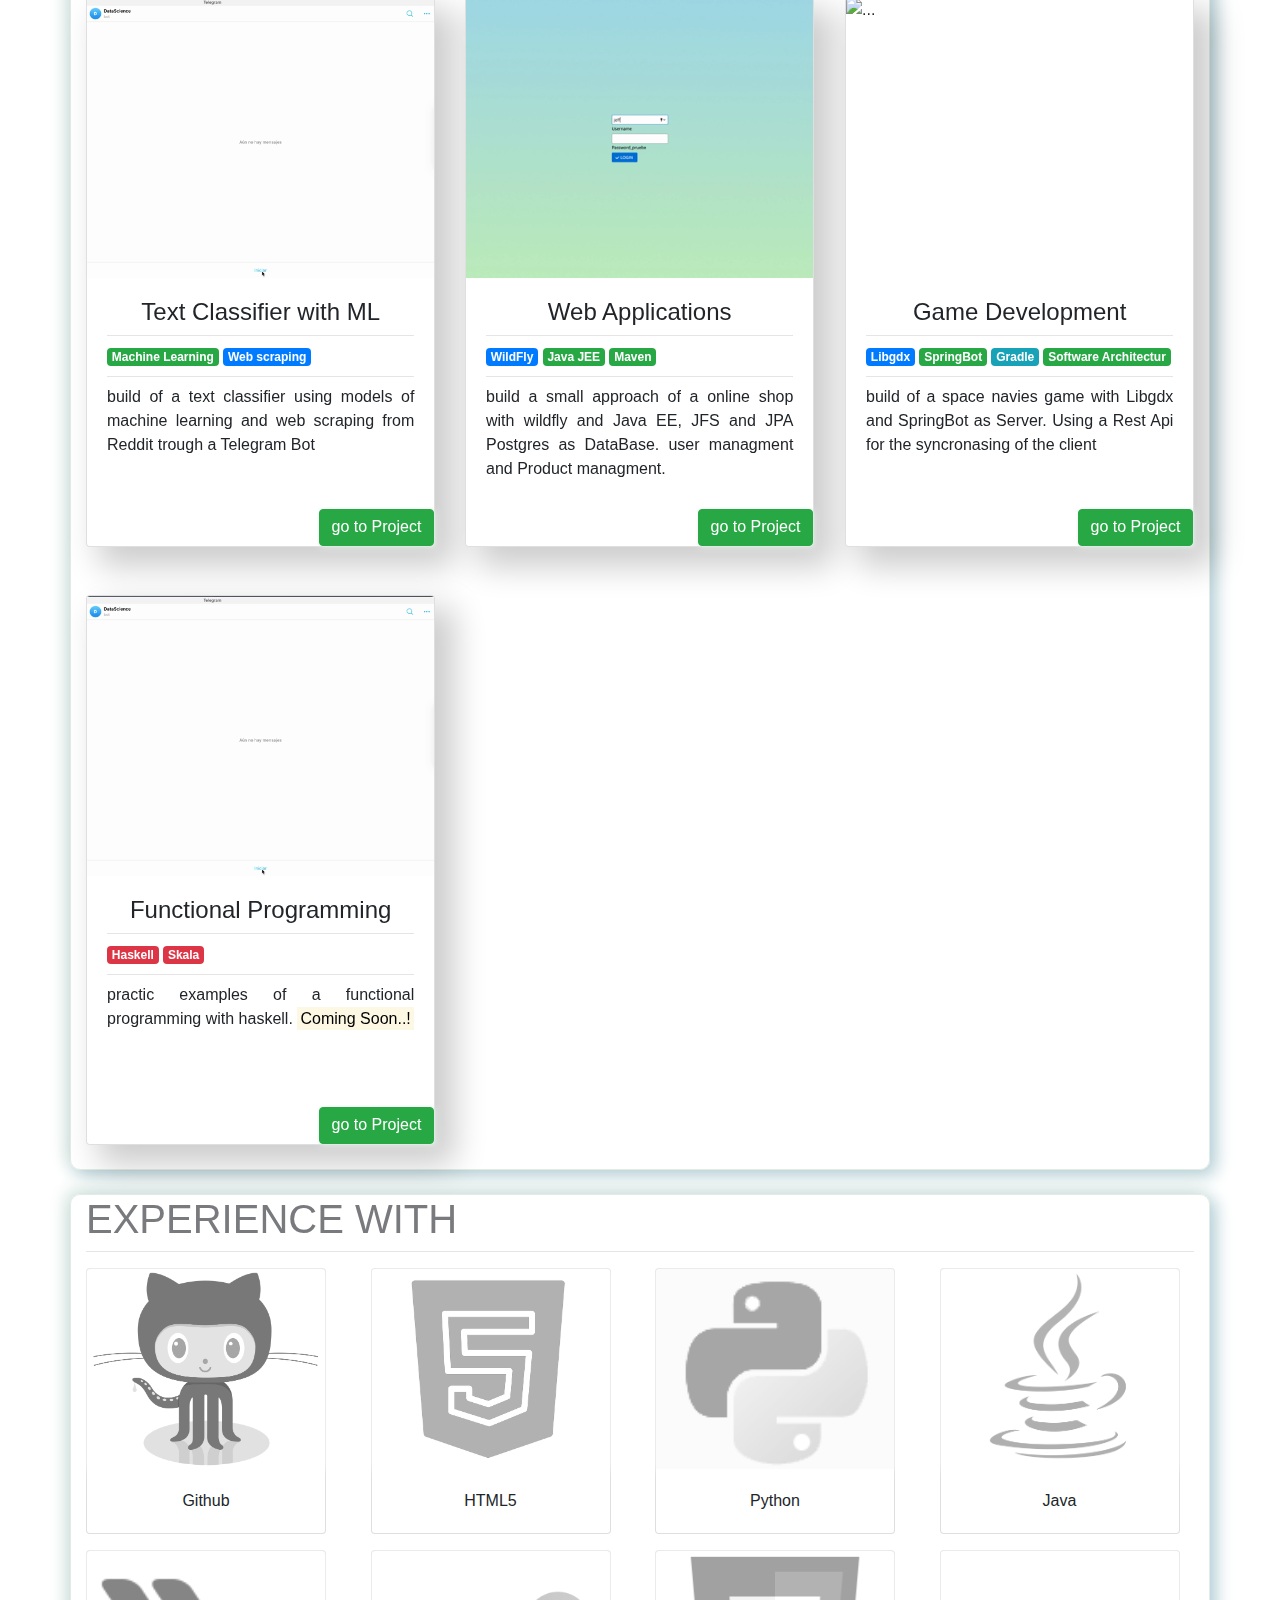
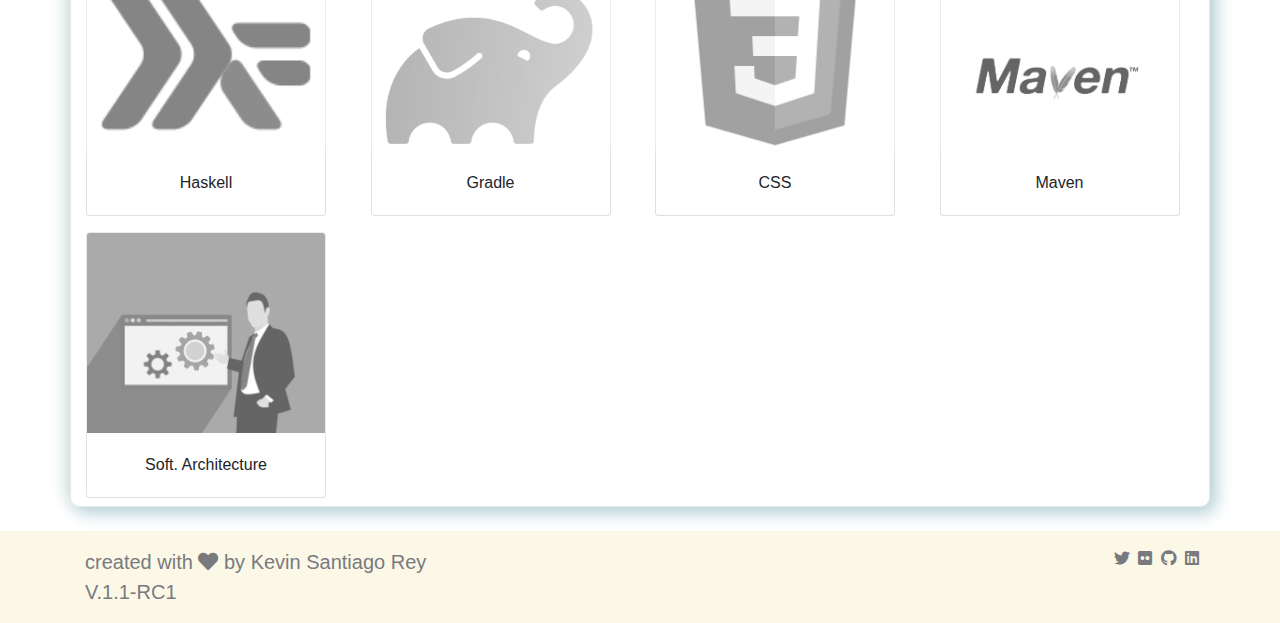
==== commit b9641fd2: "RC1 version" ====
--- a/firstPage/index.html
+++ b/firstPage/index.html
@@ -579,7 +579,7 @@
 					<div class="col-6 col-lg lead mt-3" id="credits">
 						<p>
 							created with <span class="fas fa-heart"></span> by Kevin Santiago
-							Rey V.1.1
+							Rey V.1.1-RC1
 						</p>
 					</div>
 					<div class="col-6 col-lg-8">
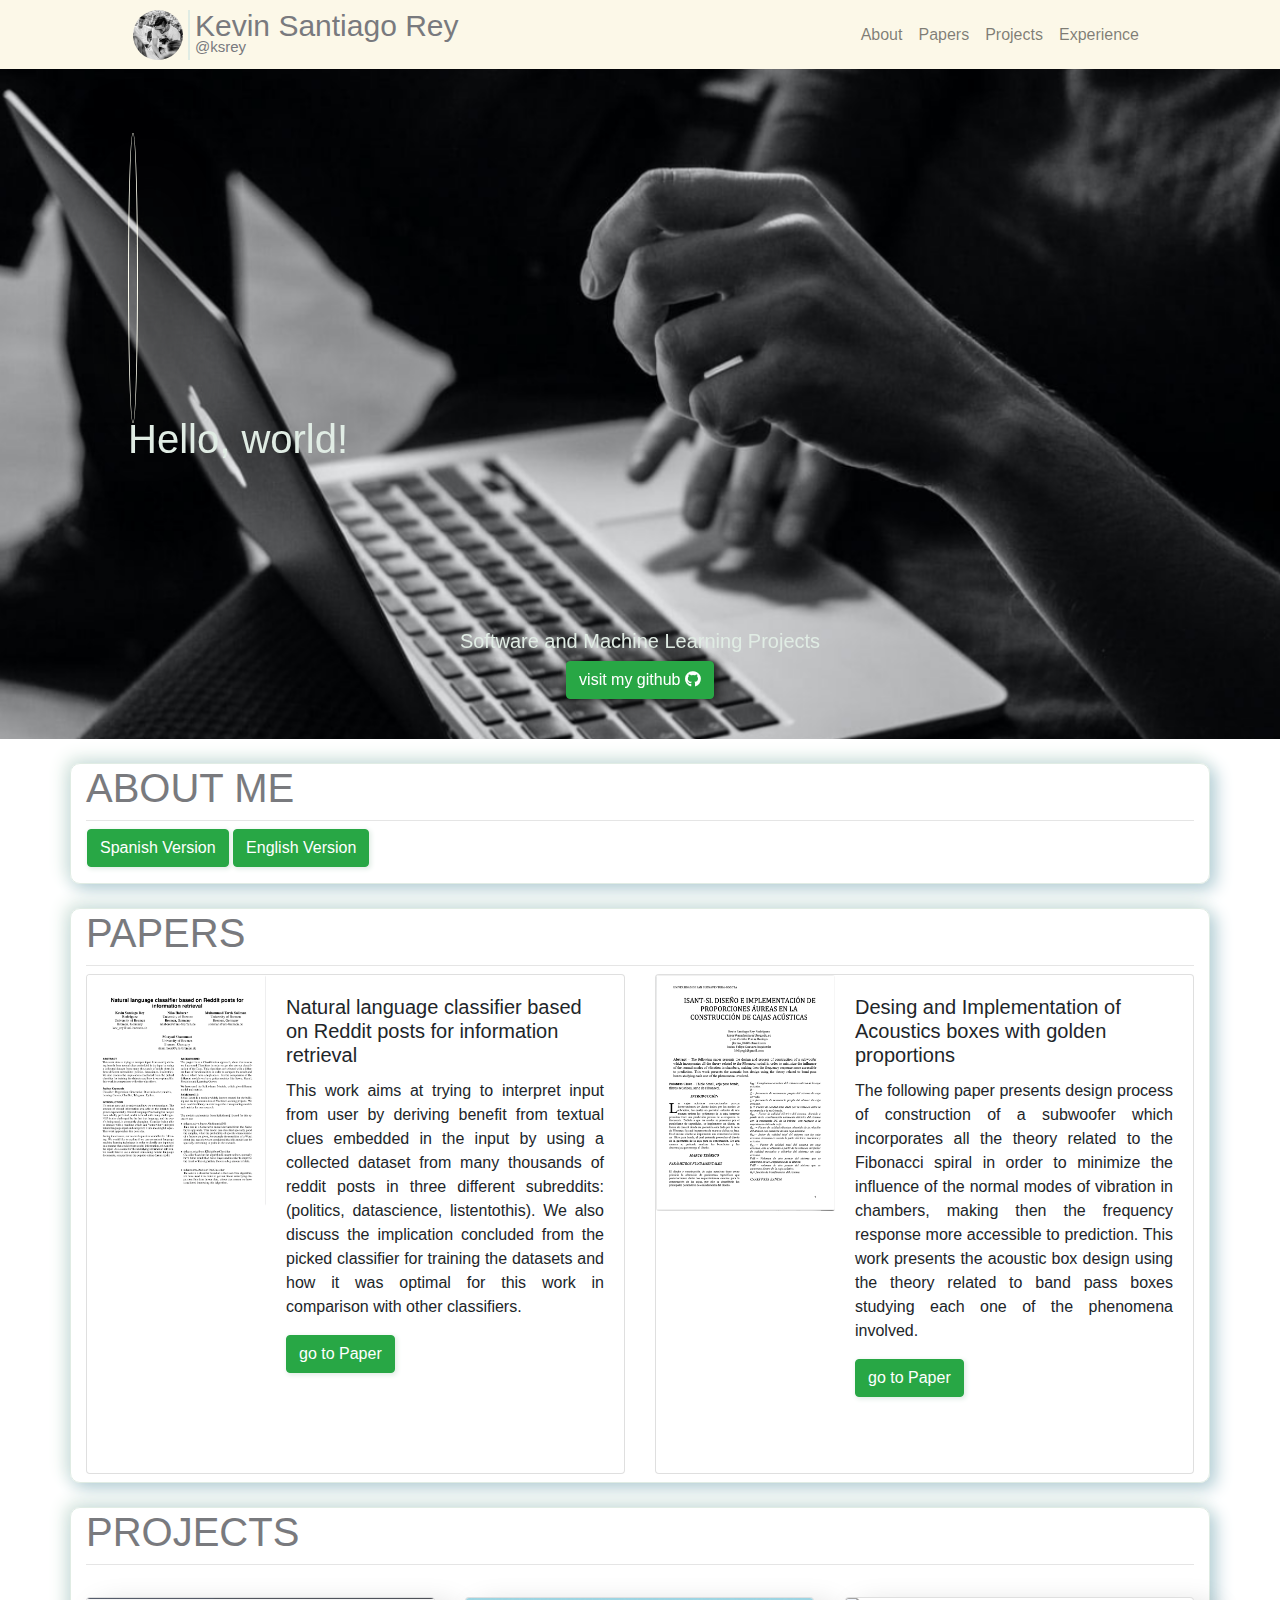
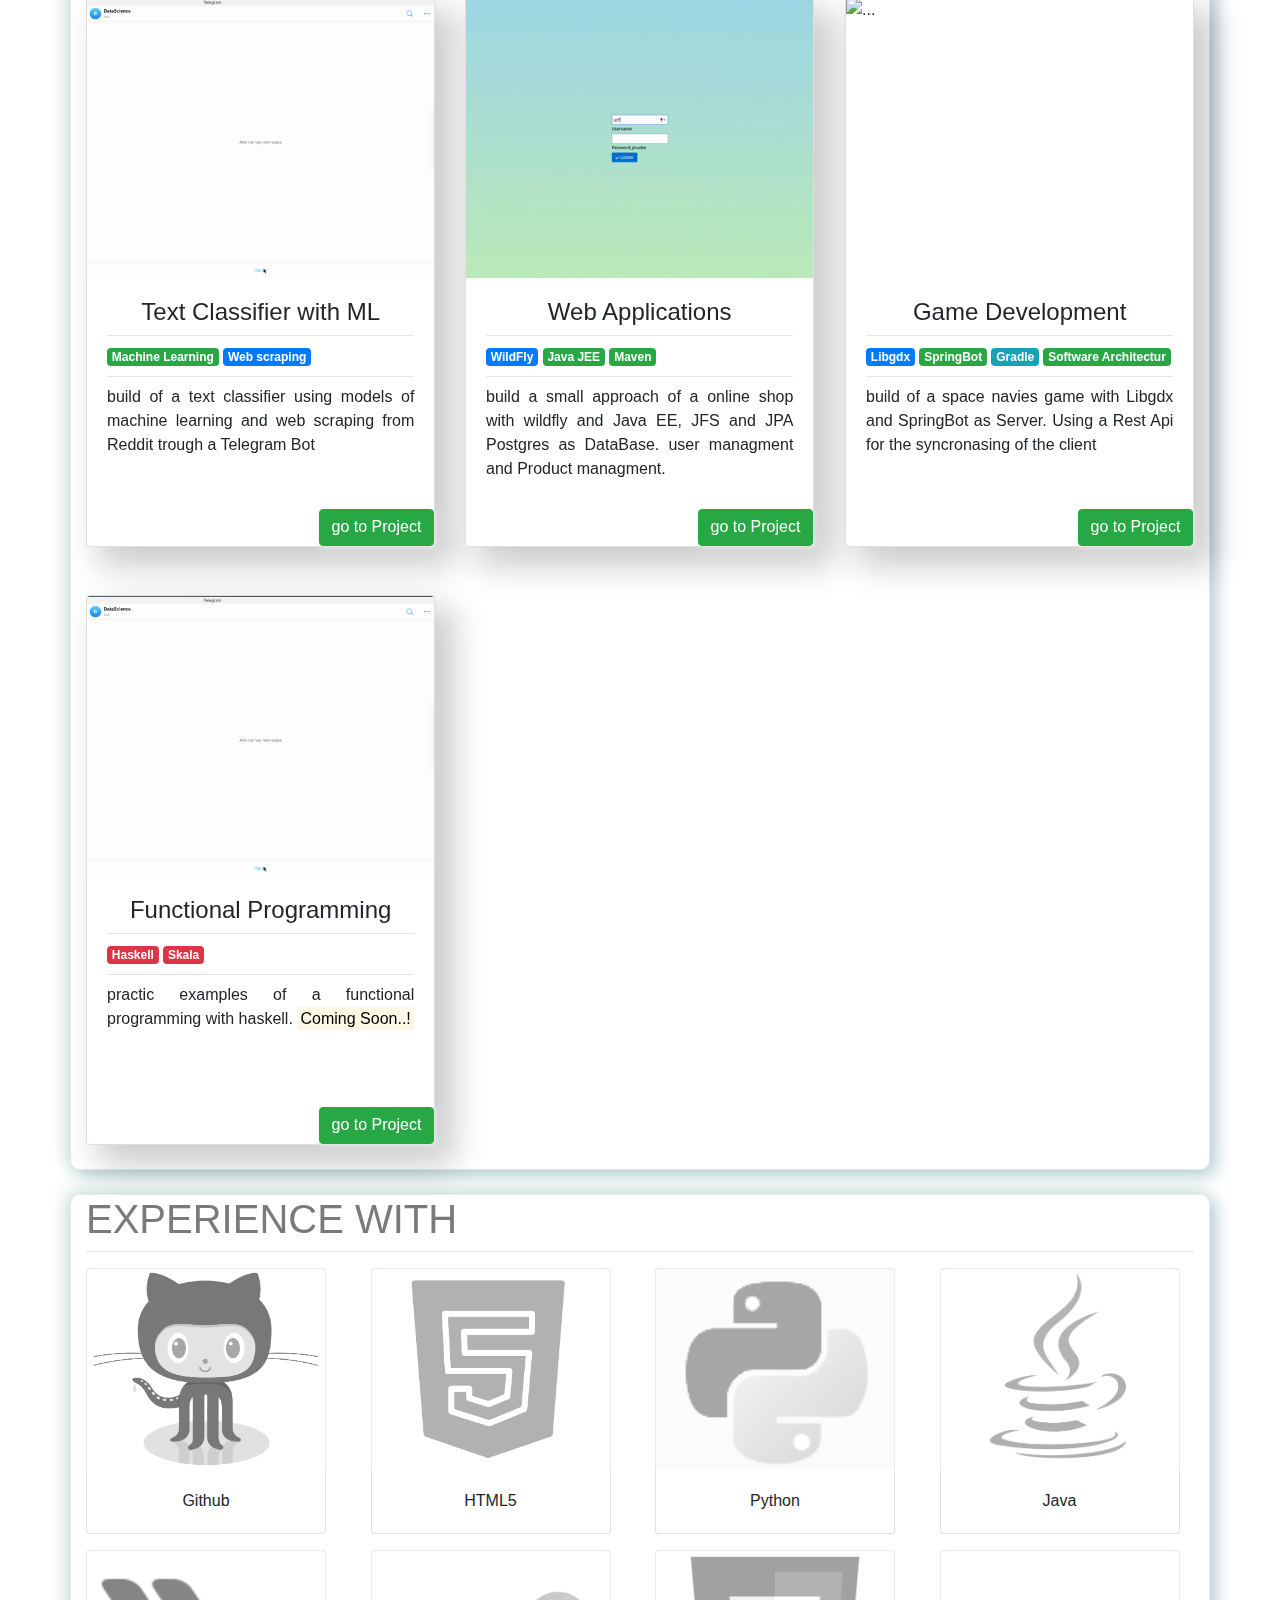
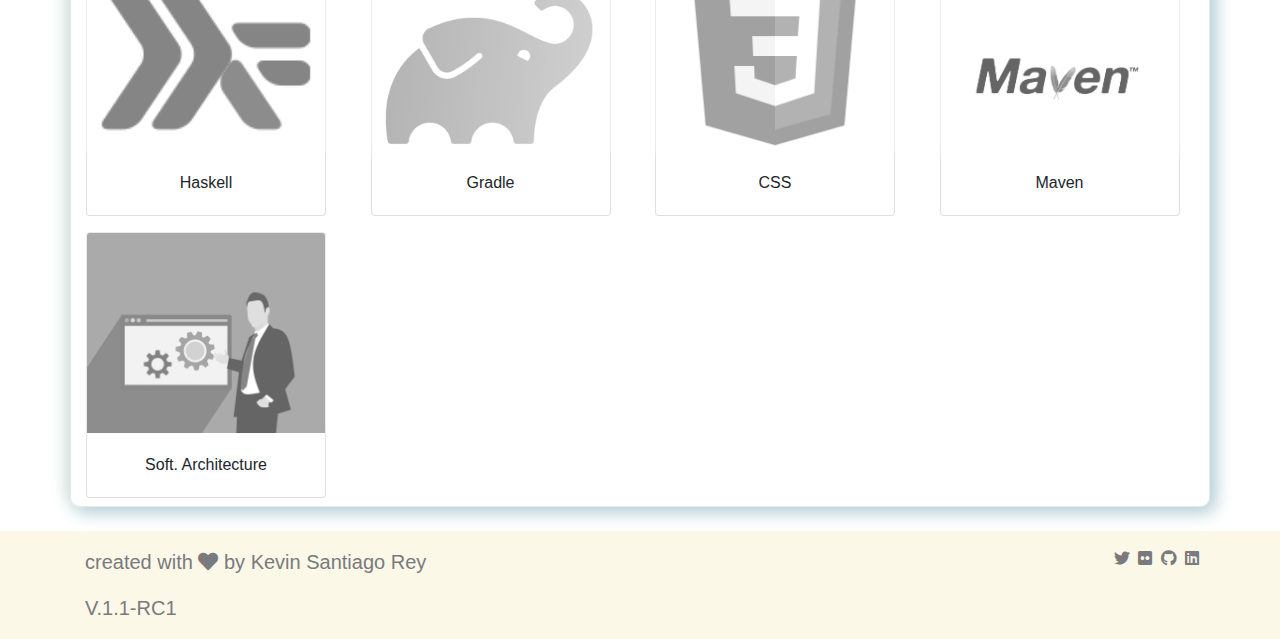
==== commit 98136fd3: "RC1 version" ====
--- a/firstPage/index.html
+++ b/firstPage/index.html
@@ -579,8 +579,9 @@
 					<div class="col-6 col-lg lead mt-3" id="credits">
 						<p>
 							created with <span class="fas fa-heart"></span> by Kevin Santiago
-							Rey V.1.1-RC1
+							Rey 
 						</p>
+						<p>V.1.1-RC1</p>
 					</div>
 					<div class="col-6 col-lg-8">
 						<ul class="navbar-nav">
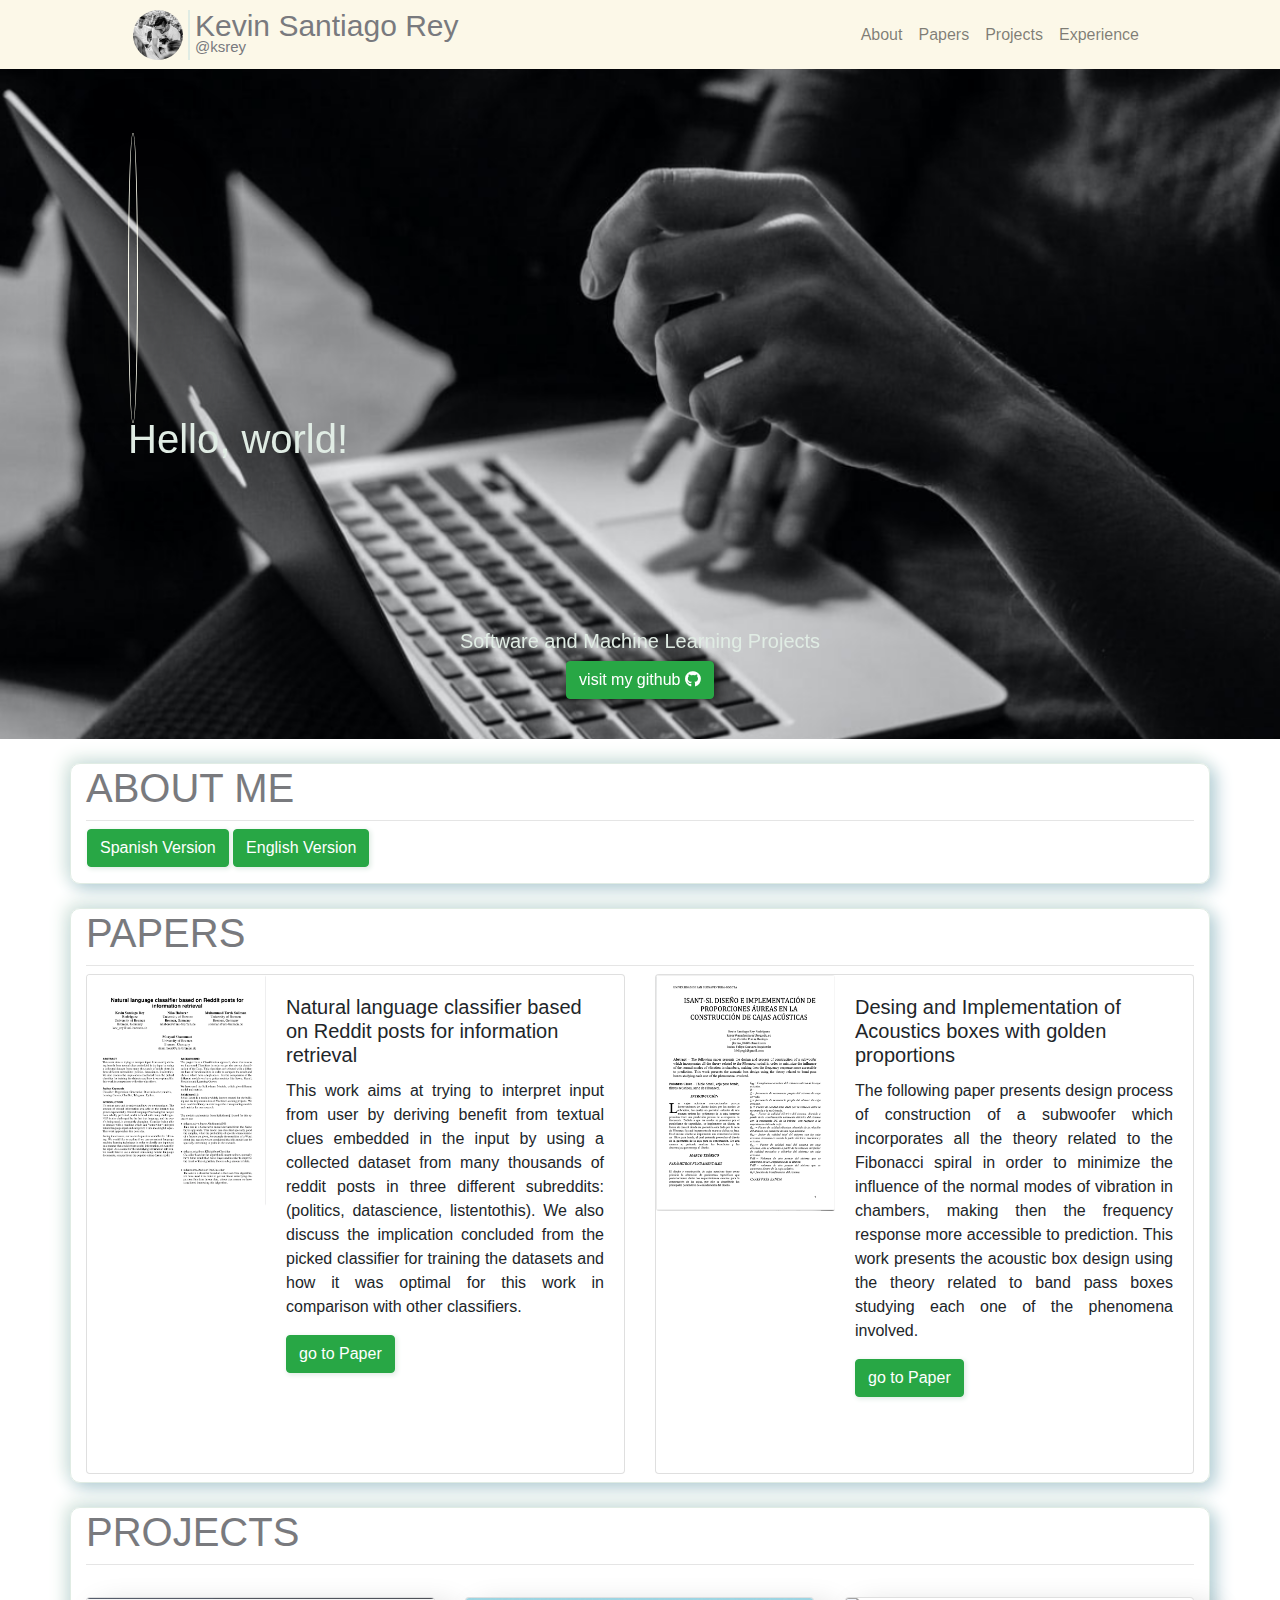
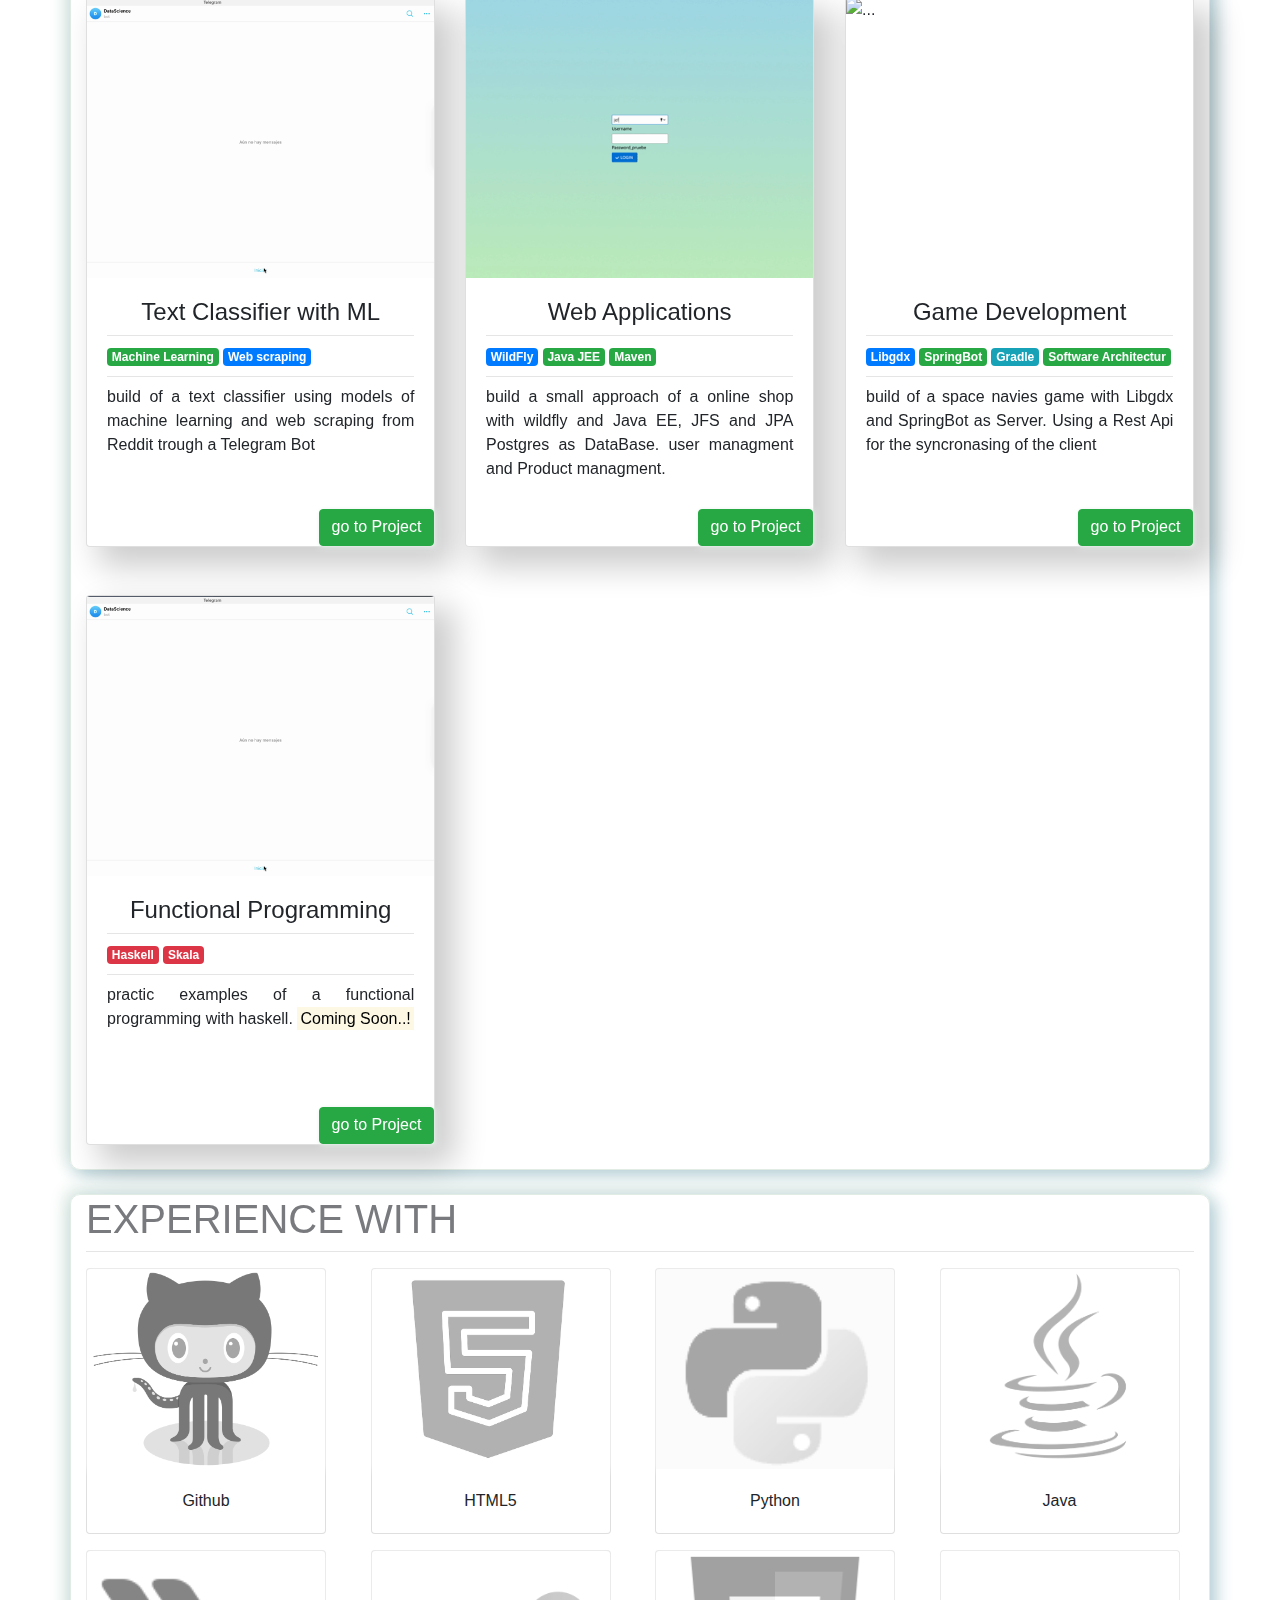
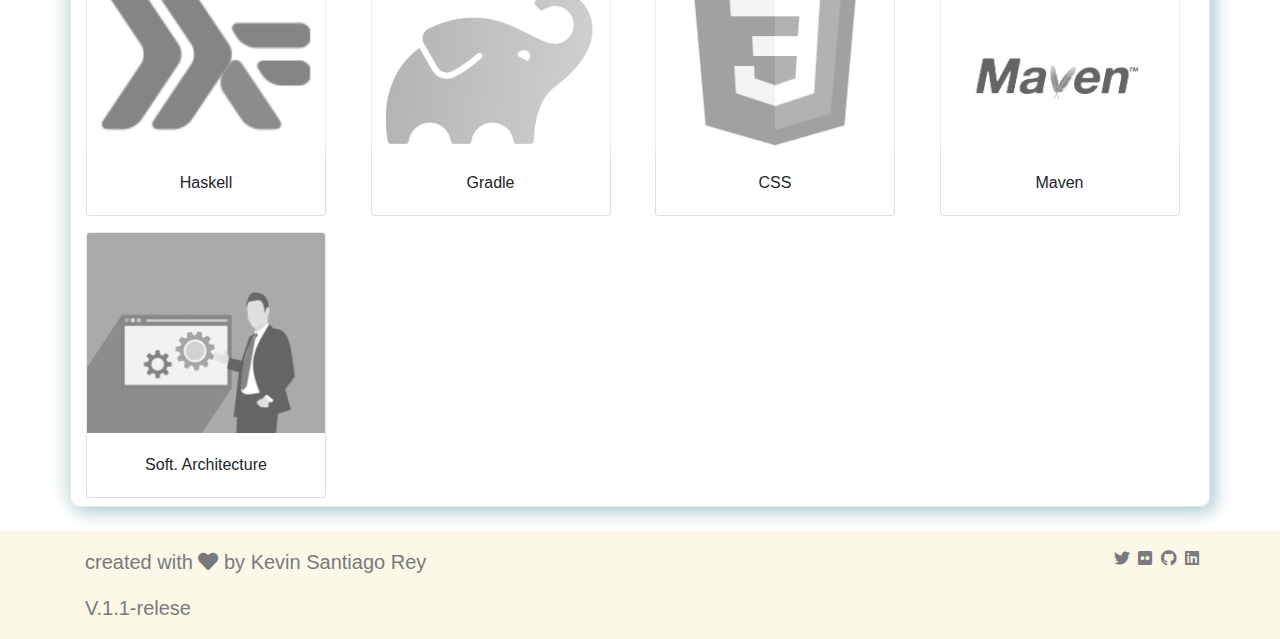
==== commit 5c7db9ea: "realse label added" ====
--- a/firstPage/index.html
+++ b/firstPage/index.html
@@ -581,7 +581,7 @@
 							created with <span class="fas fa-heart"></span> by Kevin Santiago
 							Rey 
 						</p>
-						<p>V.1.1-RC1</p>
+						<p>V.1.1-relese</p>
 					</div>
 					<div class="col-6 col-lg-8">
 						<ul class="navbar-nav">
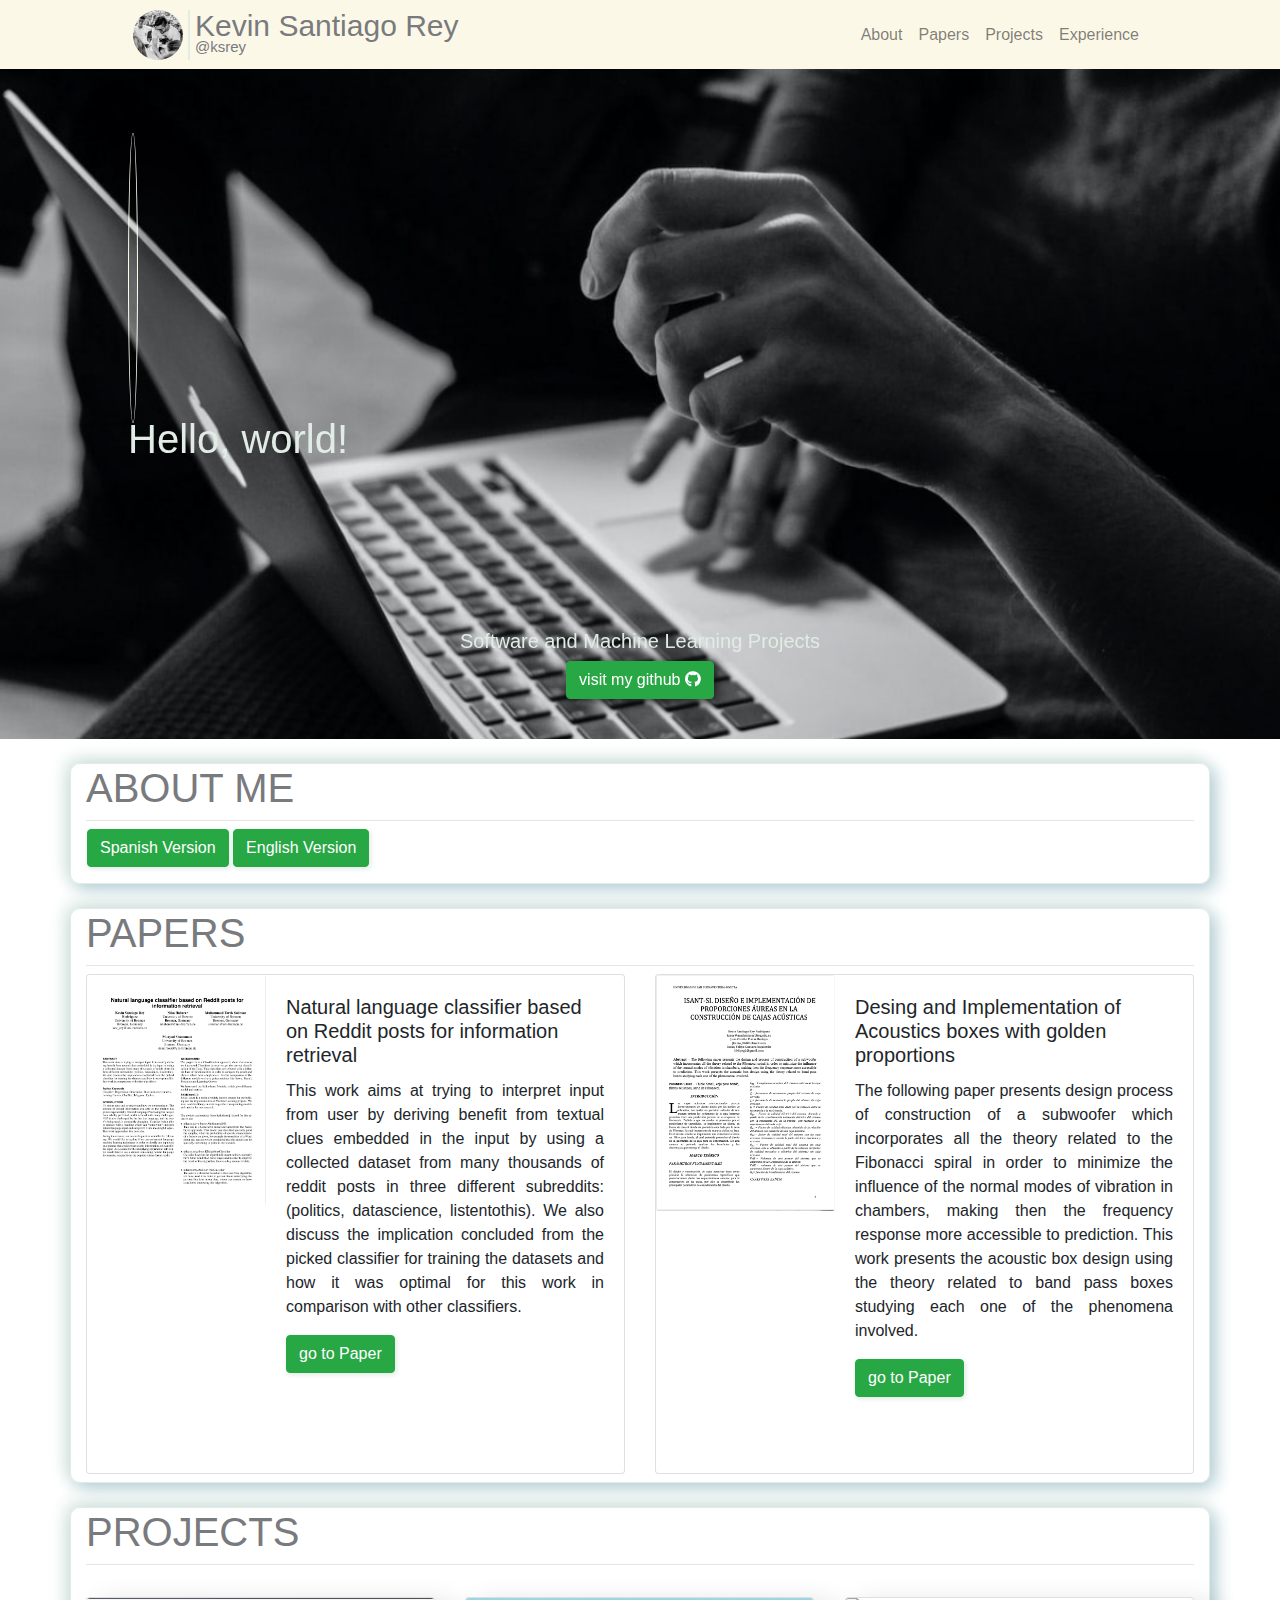
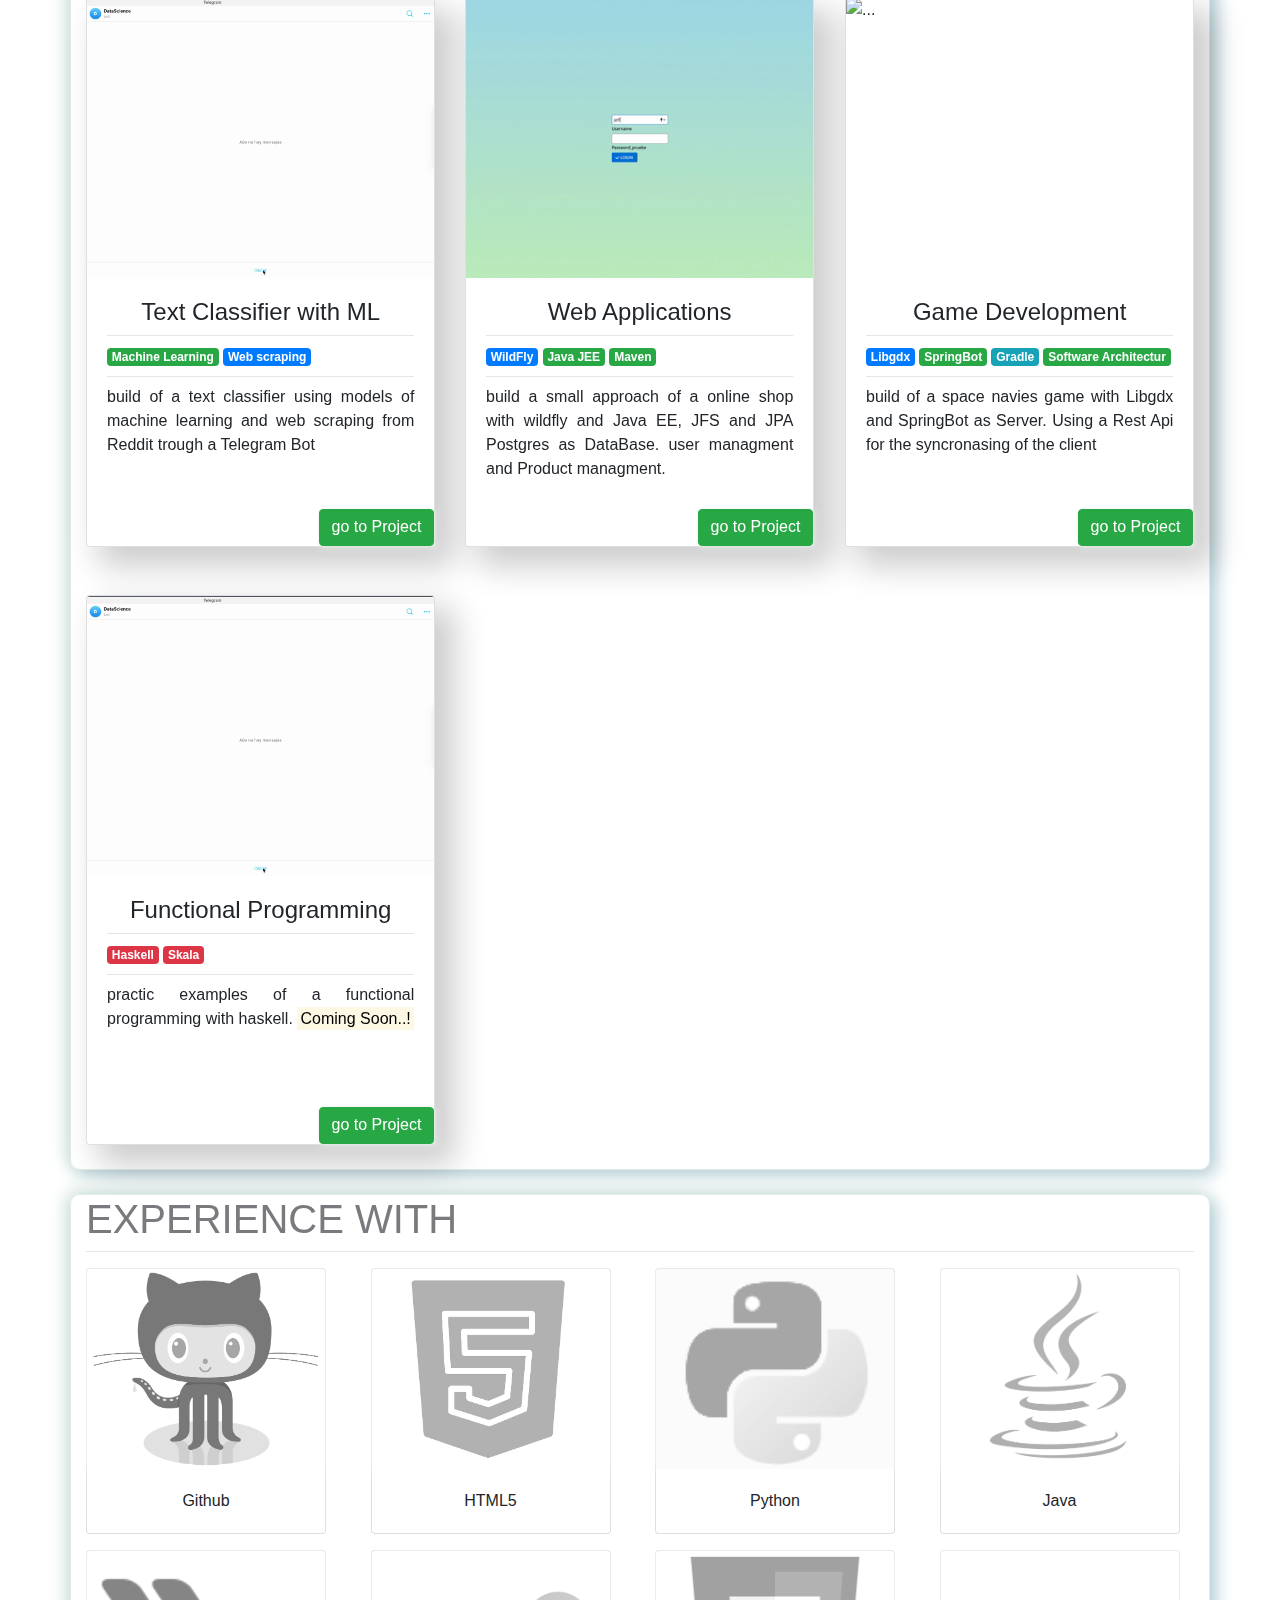
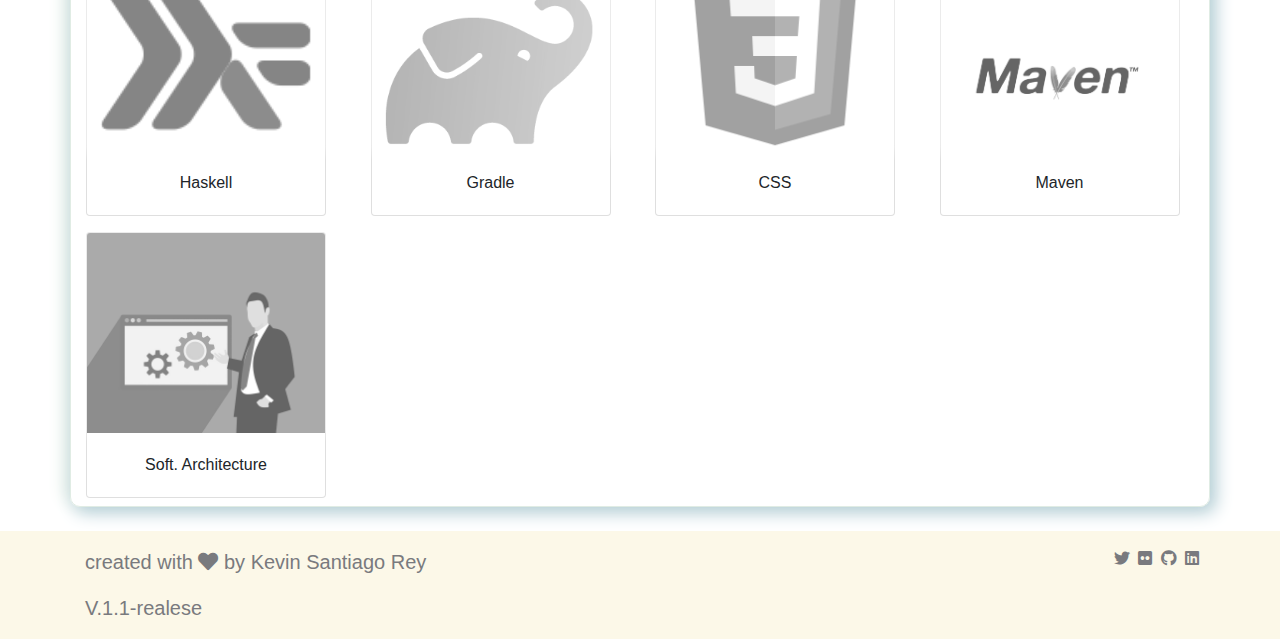
==== commit ff7f0a23: "no chace docker build" ====
--- a/firstPage/index.html
+++ b/firstPage/index.html
@@ -581,7 +581,7 @@
 							created with <span class="fas fa-heart"></span> by Kevin Santiago
 							Rey 
 						</p>
-						<p>V.1.1-relese</p>
+						<p>V.1.1-realese</p>
 					</div>
 					<div class="col-6 col-lg-8">
 						<ul class="navbar-nav">
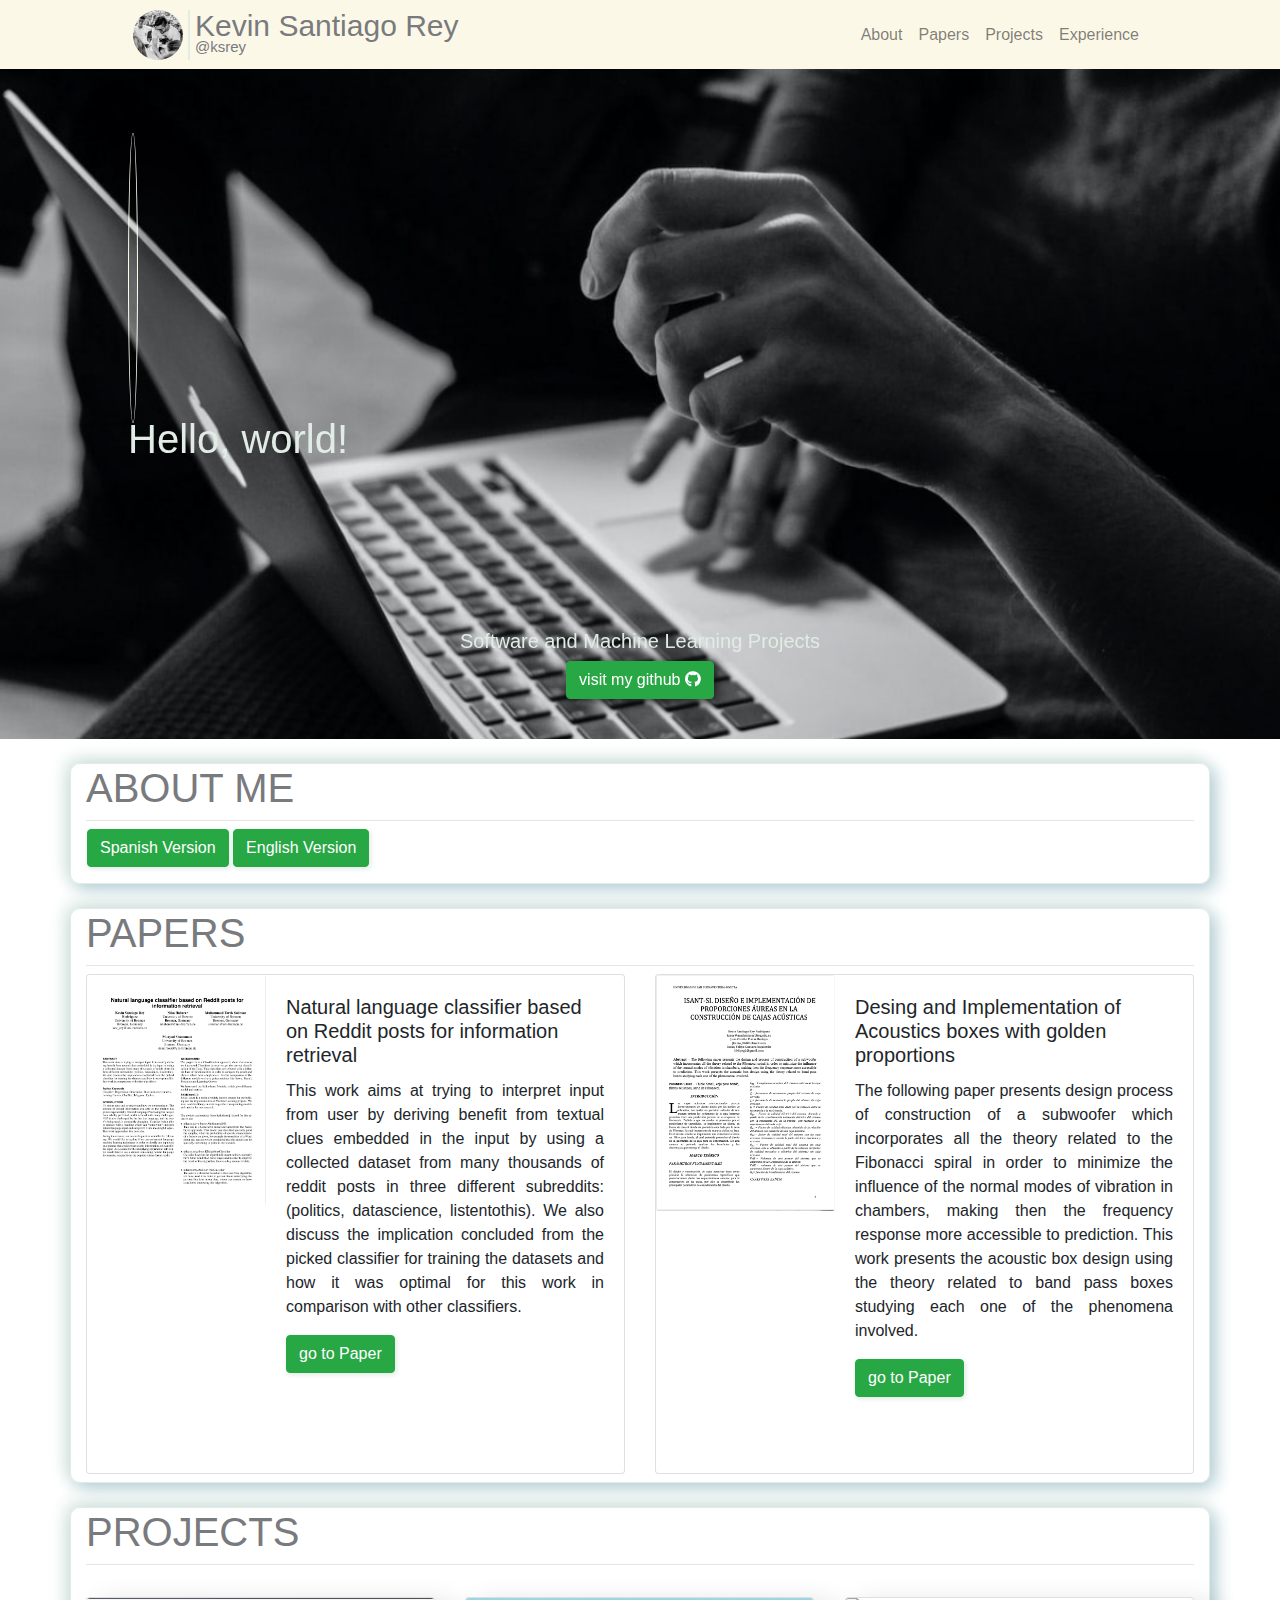
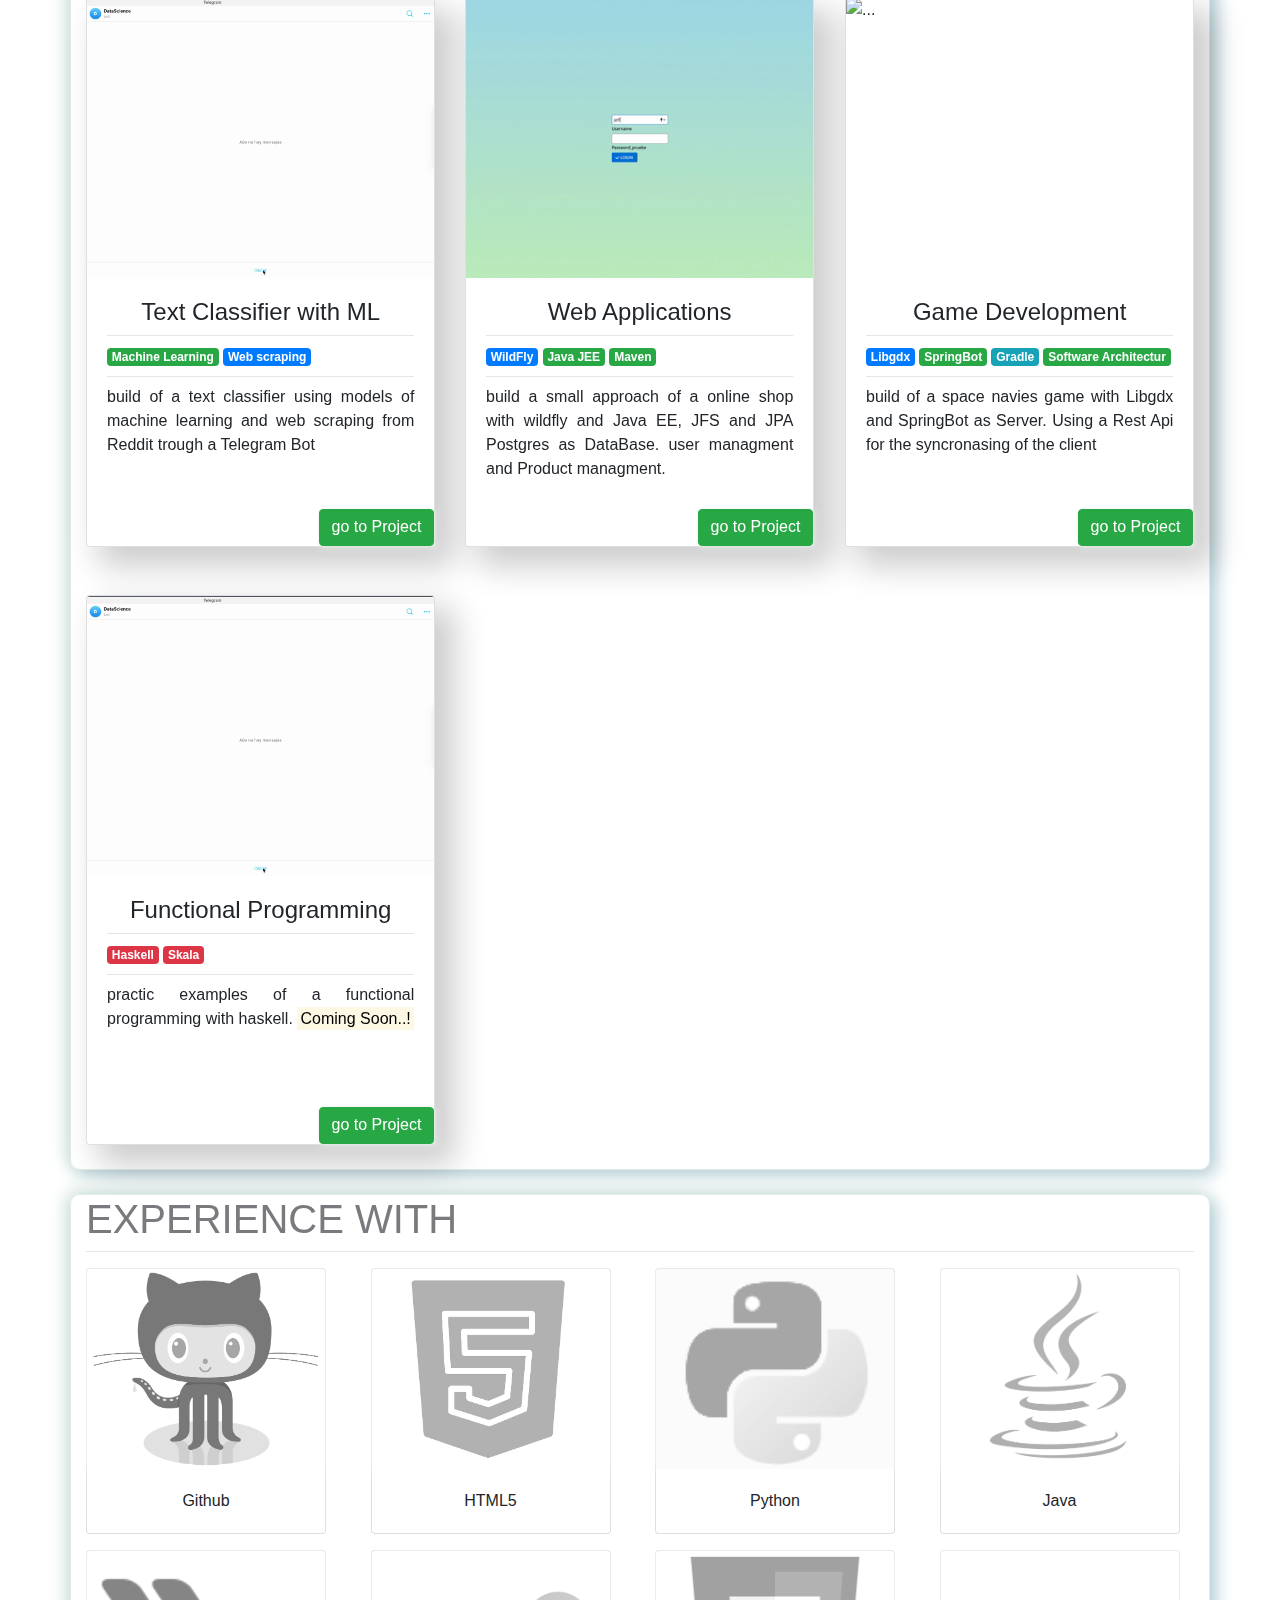
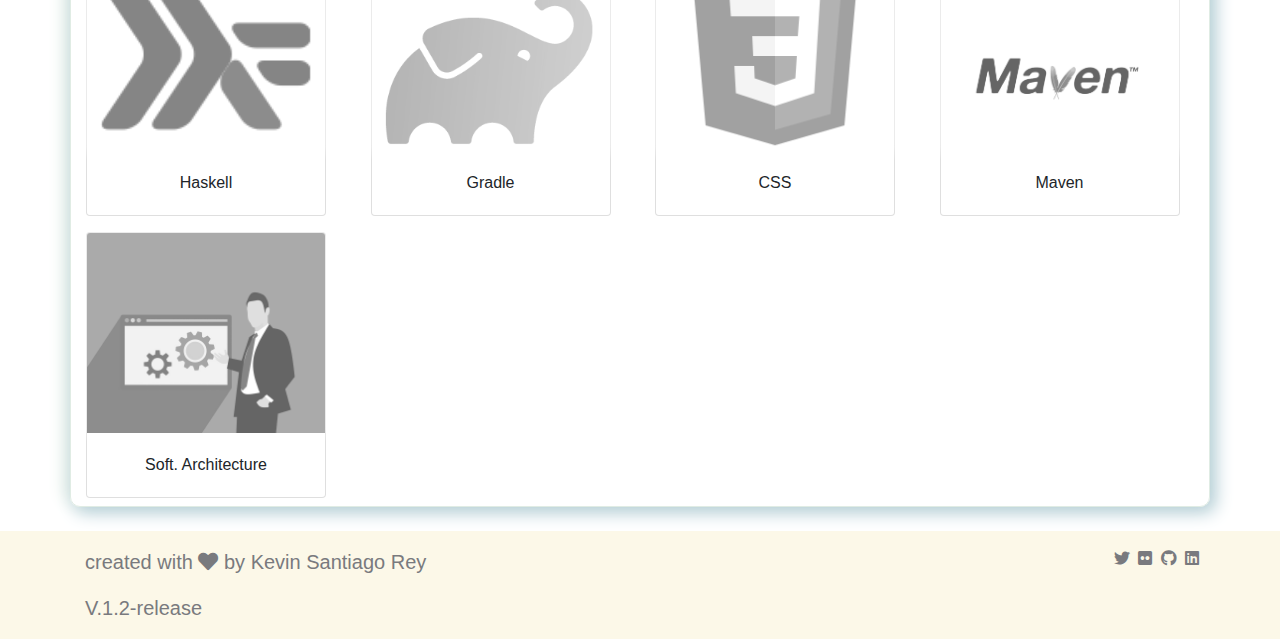
==== commit 02108350: "change release version" ====
--- a/firstPage/index.html
+++ b/firstPage/index.html
@@ -581,7 +581,7 @@
 							created with <span class="fas fa-heart"></span> by Kevin Santiago
 							Rey 
 						</p>
-						<p>V.1.1-realese</p>
+						<p>V.1.2-release</p>
 					</div>
 					<div class="col-6 col-lg-8">
 						<ul class="navbar-nav">
